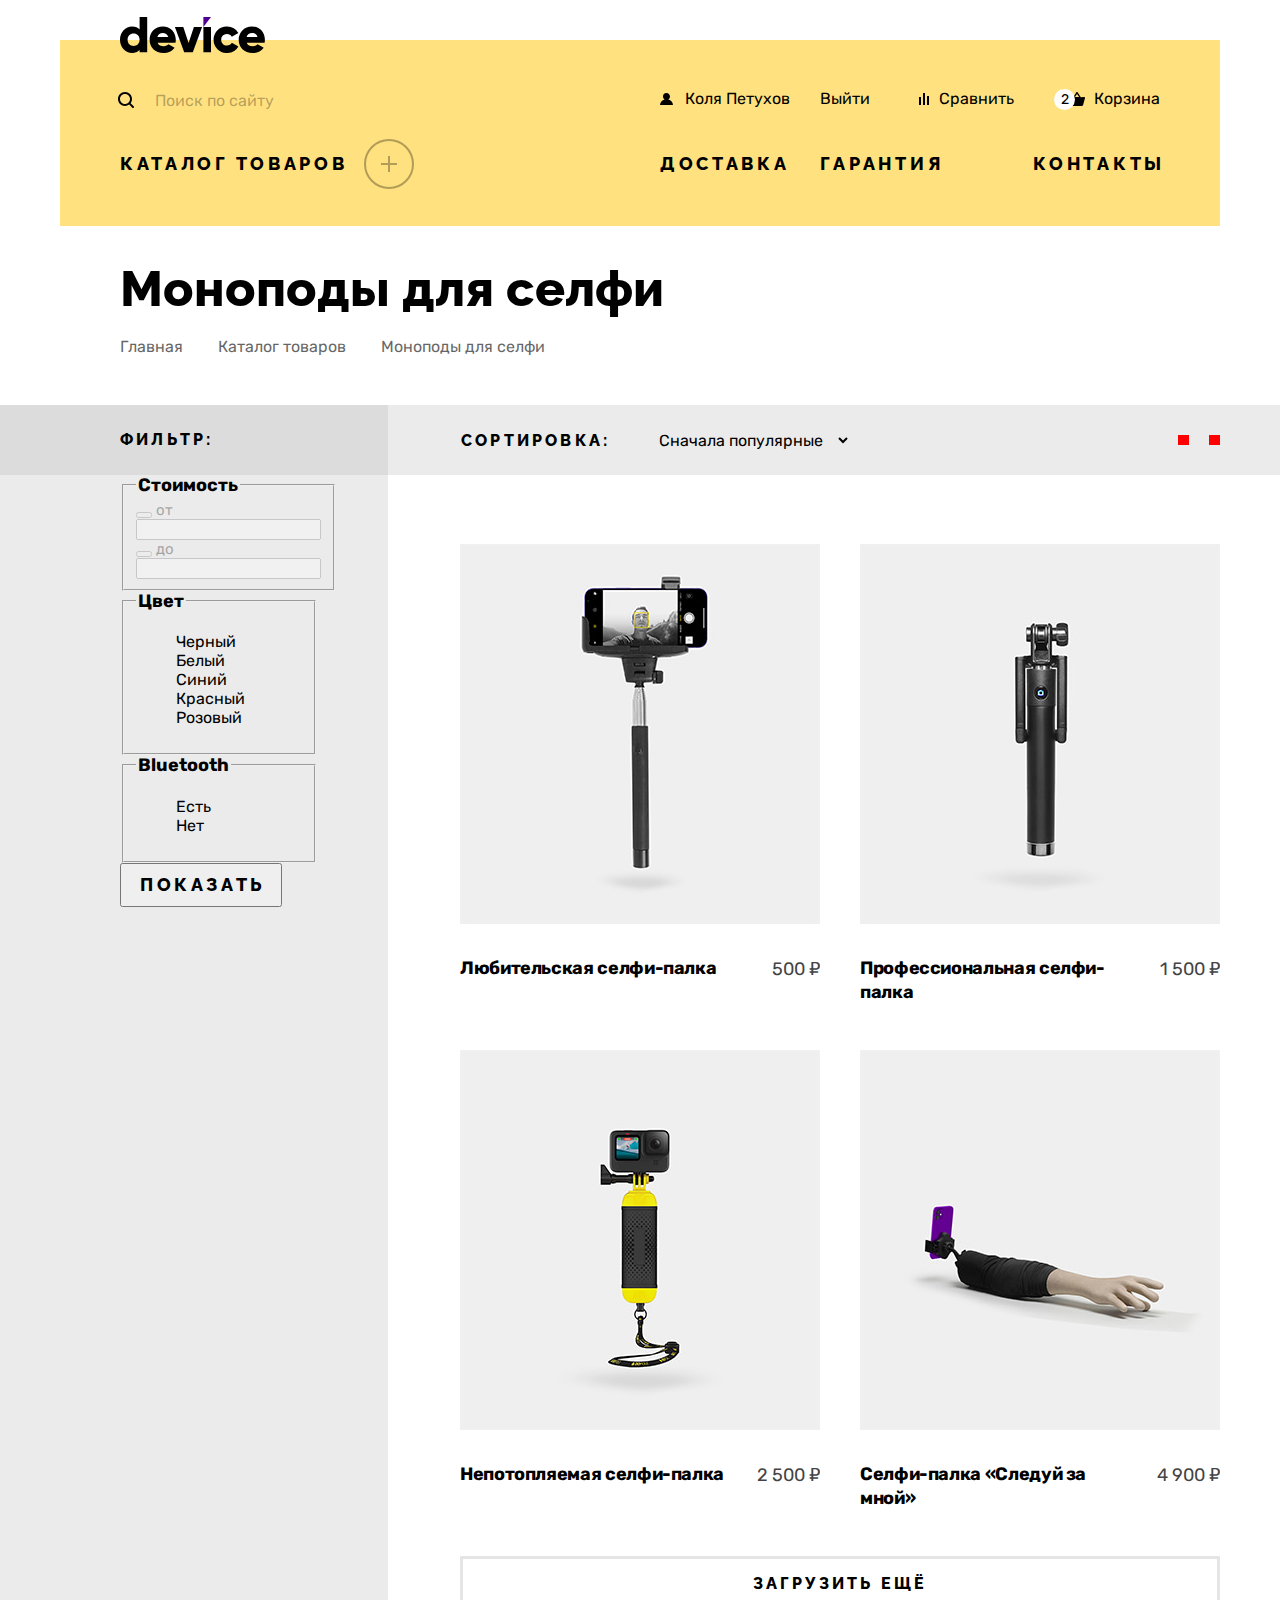
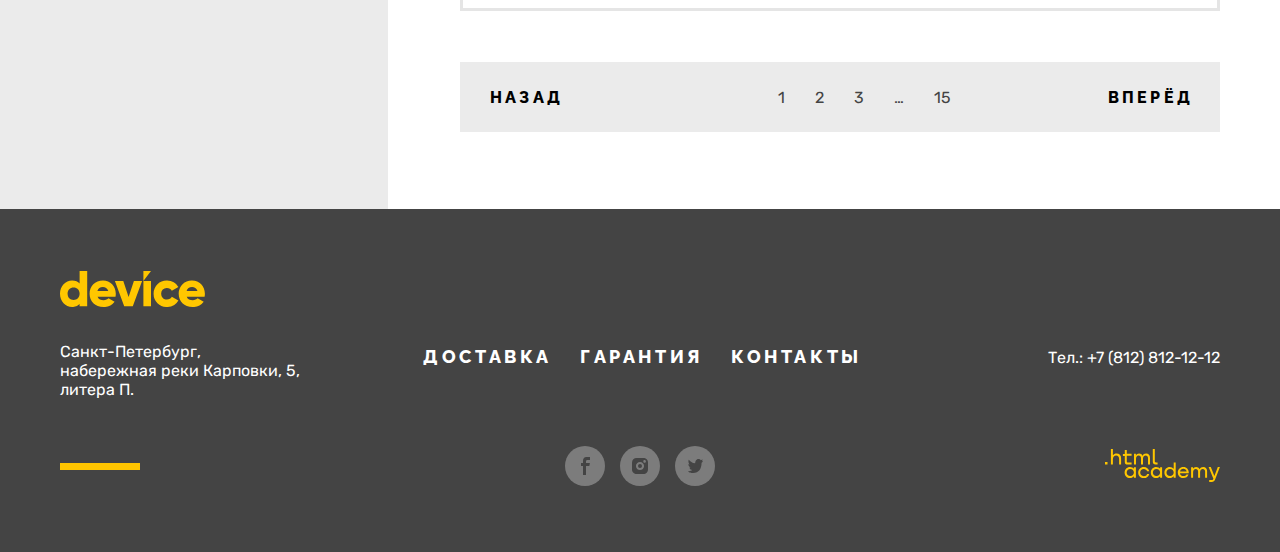
==== monopod.html @ b9a2b366 "Декоративные элементы на главной странице" ====
<!DOCTYPE html>
<html lang="ru">
  <head>
    <meta charset="utf-8">
    <title>HTML Academy: Девайс</title>
    <link rel="stylesheet" href="styles/styles.css">
  </head>
  <body>
    <header class="page-header page-header-inner">
      <a class="header-logo-link" href="index.html">
        <img class="logo" src="img/logo-header.svg" width="145" height="36" alt="Логотип.">
      </a>
      <div class="page-header-center">
        <form class="search" action="https://echo.htmlacademy.ru" method="post">
          <label class="visually-hidden" for="search-input">Поиск по сайту</label>
          <input class="search-input" id="search-input" type="search" placeholder="Поиск по сайту">
          <button class="search-button" type="submit">Найти</button>
        </form>
        <ul class="account-list">
          <li class="account-item account-item-active">
            <a class="account-link" href="#">Коля Петухов</a>
          </li>
          <li class="account-item account-item-exit">
            <a class="account-link" href="#">Выйти</a>
          </li>
          <li class="account-item account-item-compare">
            <a class="account-link" href="#">Сравнить</a>
          </li>
          <li class="account-item account-item-cart">
            <a class="account-link" href="#">Корзина</a>
          </li>
        </ul>
      </div>
      <nav class="navigation-main">
        <div class="navigation-main-catalog">
          <a class="navigation-main-link catalog-open-close" href="#">Каталог товаров</a>
          <div class="navigation-main-list">
            <ul class="navigation-main-column-list navigation-list">
              <li class="navigation-main-item">
                <a class="main-catalog-link" href="#">Виртуальная реальность</a>
              </li>
              <li class="navigation-main-item">
                <a class="main-catalog-link" href="monopod.html">Моноподы для cелфи</a>
              </li>
              <li class="navigation-main-item">
                <a class="main-catalog-link" href="#">Экшн-камеры</a>
              </li>
            </ul>
            <ul class="navigation-main-column-list navigation-list">
              <li class="navigation-main-item">
                <a class="main-catalog-link" href="#">Фитнес-браслеты</a>
              </li>
              <li class="navigation-main-item">
                <a class="main-catalog-link" href="#">Умные часы</a>
              </li>
            </ul>
            <ul class="navigation-main-column-list navigation-list">
              <li class="navigation-main-item">
                <a class="main-catalog-link" href="#">Квадрокоптеры</a>
              </li>
            </ul>
          </div>
        </div>
        <ul class="navigation-service-list navigation-list">
          <li class="navigation-service-item">
            <a class="navigation-service-link navigation-main-link" href="#">Доставка</a>
          </li>
          <li class="navigation-service-item">
            <a class="navigation-service-link navigation-main-link" href="#">Гарантия</a>
          </li>
          <li class="navigation-service-item navigation-service-item-right">
            <a class="navigation-service-link navigation-main-link" href="#">Контакты</a>
          </li>
        </ul>
      </nav>

    </header>

    <main class="main-inner main-container">
      <header class="inner-header page-container">
        <h1 class="inner-header-title general-title">Моноподы для селфи</h1>
        <ul class="breadcrumbs-list">
          <li class="breadcrumbs-item">
            <a class="breadcrumbs-link" href="index.html">Главная</a>
          </li>
          <li class="breadcrumbs-item">
            <a class="breadcrumbs-link" href="#">Каталог товаров</a>
          </li>
          <li class="breadcrumbs-item">
            <a class="breadcrumbs-link">Моноподы для селфи</a>
          </li>
        </ul>
      </header>

      <section class="catalog-section">
        <header class="catalog-header">
          <div class="catalog-header-container page-container">
            <h2 class="catalog-filter-title">Фильтр:</h2>
            <div class="sorting-type">
              <form class="sorting-type-form">
                <label class="sorting-label" for="sorting">Сортировка:</label>
                <select class="select-control" id="sorting" name="sorting">
                  <option value="popular">Сначала популярные</option>
                  <option value="cheap">Сначала дешёвое</option>
                  <option value="expensive">Сначала дорогое</option>
                </select>
                <button class="visually-hidden" type="submit">Отсортировать продукты</button>
              </form>
              <a href="#" class="sorting-button button-up">
                <span class="visually-hidden">Сортировать по возрастанию</span>
              </a>
              <a href="#" class="sorting-button button-down">
                <span class="visually-hidden">Сортировать по убыванию</span>
              </a>
            </div>
          </div>
        </header>

        <div class="catalog-container page-container">
          <div class="catalog-filter-form">
            <form action="https://echo.htmlacademy.ru/" method="get">
              <fieldset class="catalog-filter-group">
                <legend class="catalog-filter-legend">Стоимость</legend>
                <div class="range-toggle">
                  <button class="range-toggle-button toggle-min" type="button">
                    <span class="visually-hidden">Изменить минимальную цену.</span>
                  </button>
                  <label class="catalog-filter-label" for="input-min">от</label>
                  <input class="catalog-filter-input" id="input-min" type="number" name="min-price">
                </div>
                <div class="range-toggle">
                  <button class="range-toggle-button toggle-max" type="button">
                    <span class="visually-hidden">Изменить максимальную цену.</span>
                  </button>
                  <label class="catalog-filter-label" for="input-max">до</label>
                  <input class="catalog-filter-input" id="input-max" type="number" name="max-price">
                </div>
              </fieldset>

              <fieldset class="catalog-filter-group">
                <legend class="catalog-filter-legend">Цвет</legend>
                <ul class="catalog-filter-list">
                  <li class="catalog-filter-item">
                      <input class="visually-hidden control-input" type="checkbox" id="black" name="black" checked>
                      <label class="control" for="black">Черный</label>
                  </li>
                  <li class="catalog-filter-item">
                      <input class="visually-hidden control-input" type="checkbox" id="white" name="white" checked>
                      <label class="control" for="white">Белый</label>
                  </li>
                  <li class="catalog-filter-item">
                    <input class="visually-hidden control-input" type="checkbox" id="blue" name="blue">
                    <label class="control" for="blue">Синий</label>
                  </li>
                  <li class="catalog-filter-item">
                    <input class="visually-hidden control-input" type="checkbox" id="red" name="red">
                    <label class="control" for="red">Красный</label>
                  </li>
                  <li class="catalog-filter-item">
                    <input class="visually-hidden control-input" type="checkbox" id="pink" name="pink">
                    <label class="control" for="pink">Розовый</label>
                  </li>
                </ul>
              </fieldset>

              <fieldset class="catalog-filter-group">
                <legend class="catalog-filter-legend">Bluetooth</legend>
                <ul class="catalog-filter-list">
                  <li class="catalog-filter-item">
                    <label class="control">
                      <input class="visually-hidden control-input" type="radio" name="bluetooth" value="yes" checked>
                      <span class="control-mark"></span>
                      <span class="control-label">Есть</span>
                    </label>
                  </li>
                  <li class="catalog-filter-item">
                    <label class="control">
                      <input class="visually-hidden control-input" type="radio" name="bluetooth" value="no">
                      <span class="control-mark"></span>
                      <span class="control-label">Нет</span>
                    </label>
                  </li>
                </ul>
              </fieldset>
              <button class="button" type="submit">Показать</button>
            </form>
          </div>

          <div class="catalog-right-column">
            <ul class="product-list">
              <li class="product-item">
                <article class="product-card">
                  <h3 class="product-card-title">
                    <a class="product-card-link" href="#">Любительская селфи-палка</a>
                  </h3>
                  <img class="product-card-image" src="img/monopods/product-1.jpg" width="360" height="380" alt="">
                  <b class="product-card-price">500 ₽</b>
                  <a href="#" class="product-card-button button">Подробнее</a>
                </article>
              </li>
              <li class="product-item">
                <article class="product-card">
                  <h3 class="product-card-title">
                    <a class="product-card-link" href="#">Профессиональная селфи-палка</a>
                  </h3>
                  <img class="product-card-image" src="img/monopods/product-2.jpg" width="360" height="380" alt="">
                  <b class="product-card-price">1 500 ₽</b>
                  <a href="#" class="product-card-button button">Подробнее</a>
                </article>
              </li>
              <li class="product-item">
                <article class="product-card">
                  <h3 class="product-card-title">
                    <a class="product-card-link" href="#">Непотопляемая селфи-палка</a>
                  </h3>
                  <img class="product-card-image" src="img/monopods/product-3.jpg" width="360" height="380" alt="">
                  <b class="product-card-price">2 500 ₽</b>
                  <a href="#" class="product-card-button button">Подробнее</a>
                </article>
              </li>
              <li class="product-item">
                <article class="product-card product-card-new">
                  <h3 class="product-card-title">
                    <a class="product-card-link" href="#">Селфи-палка «Следуй за мной»</a>
                  </h3>
                  <img class="product-card-image" src="img/monopods/product-4.jpg" width="360" height="380" alt="">
                  <b class="product-card-price">4 900 ₽</b>
                  <a href="#" class="product-card-button button">Подробнее</a>
                </article>
              </li>
            </ul>

            <a class="pagination-show-more" href="#">Загрузить ещё</a>
            <ul class="pagination">
              <li class="pagination-item">
                <a class="pagination-link pagination-prev pagination-disabled">Назад</a>
              </li>
              <li class="pagination-item">
                <a class="pagination-link pagination-current">1</a>
              </li>
              <li class="pagination-item">
                <a class="pagination-link" href="#">2</a>
              </li>
              <li class="pagination-item">
                <a class="pagination-link" href="#">3</a>
              </li>
              <li class="pagination-item">
                <a class="pagination-link pagination-more">&#8230;</a>
                <!-- Пока сделаю так, не совсем понял как сделать эту штуку декоративной -->
              </li>
              <li class="pagination-item">
                <a class="pagination-link" href="#">15</a>
              </li>
              <li class="pagination-item">
                <a class="pagination-link pagination-next" href="#">Вперёд</a>
              </li>
            </ul>
          </div>
        </div>
      </section>
    </main>

    <footer class="page-footer">
      <div class="page-footer-container page-container">
        <section class="footer-logo">
          <h2 class="visually-hidden">Логотип компании Девайс</h2>
          <a class="logo-link" href="index.html">
            <img class="logo-image" src="img/logo-footer.svg" width="145" height="36" alt="Лого Device.">
          </a>
        </section>
        <section class="footer-middle">
          <h2 class="visually-hidden">Наши контакты и сервисы</h2>
          <address class="footer-address">
            <p class="footer-address-text">Санкт-Петербург, набережная реки Карповки, 5, литера П.</p>
          </address>
          <ul class="footer-service-list">
            <li class="footer-service-item">
              <a class="footer-service-link" href="#">Доставка</a>
            </li>
            <li class="footer-service-item">
              <a class="footer-service-link" href="#">Гарантия</a>
            </li>
            <li class="footer-service-item">
              <a class="footer-service-link" href="#">Контакты</a>
            </li>
          </ul>
          <address class="footer-address footer-address-phone">
            <a class="footer-contacts-phone" href="tel:88128121212">Тел.: +7 (812) 812-12-12</a>
          </address>
        </section>
        <section class="footer-bottom">
          <h2 class="visually-hidden">Социальные сети</h2>
          <ul class="footer-social-list">
            <li class="footer-social-item">
              <a class="footer-social-link facebook" href="https://facebook.com/htmlacademy">
                <svg class="social-icon" width="9" height="18" viewBox="0 0 9 18" aria-hidden="true" focusable="false" xmlns="http://www.w3.org/2000/svg">
                  <path d="M6.5 3H9V0H5.6C2.8 0 2 1.7 2 4.2V6H0v3h2v9h3V9h3.3l.6-3H5V4.5C5 3.7 5.3 3 6.5 3Z"/>
                </svg>
                <span class="visually-hidden">Фейсбук</span></a>
            </li>
            <li class="footer-social-item">
              <a class="footer-social-link instagram" href="https://instagram.com/htmlacademy/">
                <svg class="social-icon" width="16" height="16" viewBox="0 0 16 16" aria-hidden="true" focusable="false" xmlns="http://www.w3.org/2000/svg">
                  <path d="M8 10a2 2 0 1 0 0-4 2 2 0 0 0 0 4Z"/>
                  <path d="M14.7 1.3c-.9-.9-2-1.3-3.4-1.3H4.7C1.9 0 0 1.9 0 4.7v6.6c0 1.4.4 2.6 1.4 3.4.9.9 2 1.3 3.3 1.3h6.6c1.4 0 2.6-.4 3.4-1.3.8-.9 1.3-2 1.3-3.4V4.7c0-1.4-.4-2.6-1.3-3.4ZM8 12.1c-2.2 0-4.1-1.8-4.1-4.1S5.8 3.9 8 3.9c2.2 0 4.1 1.8 4.1 4.1s-1.9 4.1-4.1 4.1Zm4.6-7.4c-.7 0-1.3-.5-1.3-1.3s.5-1.3 1.3-1.3c.7 0 1.3.6 1.3 1.3 0 .7-.6 1.3-1.3 1.3Z"/>
                </svg>
                <span class="visually-hidden">Инстаграм</span></a>
            </li>
            <li class="footer-social-item">
              <a class="footer-social-link twitter" href="https://twitter.com/htmlacademy_ru">
                <svg class="social-icon" width="15" height="14" viewBox="0 0 15 14" aria-hidden="true" focusable="false" xmlns="http://www.w3.org/2000/svg">
                  <g clip-path="url(#a)">
                    <path d="M9.7.1c1.5-.5 2.6.3 3.2 1.1.5-.2 1.1-.4 1.7-.6 0 .8-.5 1.4-.8 1.6.7.2 1.2-.4 1.2-.4-.1.9-.9 1.7-1.4 1.9-.2 6.3-2.8 10.4-8.9 10.3h-.4C4 14 .6 13.6 0 12.2c2 .2 3.4-.4 4.1-1.1-.8-.3-2.4-.4-2.6-2.8.3.2.5.3 1.1.2C1.5 7.7.3 7 .4 5c.3.3.9.5 1.2.4C1 5.2-.2 2.3.8.8c1.6 1.7 3.3 3.4 6.3 3.5.2-2.1 1-3.5 2.6-4.2Z"/>
                  </g>
                  <defs><clipPath id="a"><path d="M0 0h15v14H0z"/></clipPath></defs>
                </svg>
                <span class="visually-hidden">Твиттер</span></a>
            </li>
          </ul>
          <a class="htmlacademy" href="https://htmlacademy.ru/">
            <span class="visually-hidden">Разработано — htmlacademy.ru</span>
            <svg class="htmlacademy-image" width="115" height="34" viewBox="0 0 115 34" aria-hidden="true" focusable="false" xmlns="http://www.w3.org/2000/svg">
              <path d="M0 12.9v2.6h2.5v-2.6H0ZM11.6 4.5c-1.6 0-2.8.7-3.6 1.7h-.1V0h-2v15.5h2v-5.3c0-2.1 1.3-3.6 3.3-3.6 1.8 0 2.9 1.4 2.9 3.2v5.7h2V9.4c.1-3-1.8-4.9-4.5-4.9ZM26.6 4.8h-4.8V1.1h-2v3.8h-1.9v2h1.9v6c0 1.7 1 2.7 2.7 2.7h4.1v-2h-3.7c-.7 0-1.1-.4-1.1-1.1V6.8h4.8v-2ZM41.1 4.6c-1.6 0-2.9.8-3.5 2.1h-.1c-.6-1.2-1.8-2.1-3.4-2.1-1.4 0-2.5.8-3.1 1.8h-.1V4.8H29v10.6h2V10c0-2 1-3.5 2.6-3.5 1.5 0 2.4 1 2.4 2.6v6.3h2V9.8c0-2.4 1.4-3.3 2.6-3.3 1.5 0 2.4 1 2.4 2.6v6.3h2V8.9c.1-2.5-1.4-4.3-3.9-4.3ZM47.8 12.7c0 1.7 1 2.7 2.8 2.7h2v-2h-1.7c-.7 0-1.1-.4-1.1-1.1V0h-2v12.7ZM28.9 19.7c-.9-1.1-2.2-1.8-3.9-1.8-3.1 0-5.4 2.3-5.4 5.6s2.3 5.6 5.4 5.6c1.8 0 3-.8 3.8-1.9h.1v1.6h2V18.2h-2v1.5Zm-3.6 7.4c-2.2 0-3.6-1.6-3.6-3.6s1.4-3.6 3.6-3.6 3.6 1.6 3.6 3.6c0 1.9-1.4 3.6-3.6 3.6ZM44.2 22c-.5-2.4-2.6-4.1-5.4-4.1-3.4 0-5.6 2.5-5.6 5.6 0 3.1 2.2 5.6 5.6 5.6 2.8 0 4.9-1.8 5.4-4.2h-2.1c-.4 1.3-1.7 2.3-3.3 2.3-2.2 0-3.6-1.6-3.6-3.6s1.4-3.6 3.6-3.6c1.6 0 2.8 1 3.3 2.2h2.1V22ZM55.1 19.7c-.9-1.1-2.2-1.8-3.9-1.8-3.1 0-5.4 2.3-5.4 5.6s2.3 5.6 5.4 5.6c1.8 0 3-.8 3.8-1.9h.1v1.6h2V18.2h-2v1.5Zm-3.6 7.4c-2.2 0-3.6-1.6-3.6-3.6s1.4-3.6 3.6-3.6 3.6 1.6 3.6 3.6c0 1.9-1.5 3.6-3.6 3.6ZM68.7 19.8c-.9-1.1-2.2-1.9-3.9-1.9-3.1 0-5.4 2.3-5.4 5.6s2.2 5.6 5.4 5.6c1.7 0 3-.8 3.8-1.8h.1v1.5h2V13.4h-2v6.4Zm-3.6 7.3c-2.2 0-3.6-1.6-3.6-3.6s1.4-3.6 3.6-3.6 3.6 1.6 3.6 3.6c-.1 2-1.5 3.6-3.6 3.6ZM78.3 17.9c-3.3 0-5.5 2.5-5.5 5.6 0 3 2.1 5.6 5.5 5.6 2.5 0 4.5-1.3 5.2-3.6h-2.1c-.5 1-1.6 1.6-3 1.6-1.9 0-3.3-1.3-3.4-2.9h8.8c.2-3.6-2-6.3-5.5-6.3Zm0 1.9c1.7 0 3 1 3.3 2.6h-6.5c.3-1.5 1.5-2.6 3.2-2.6ZM98.2 17.9c-1.6 0-2.9.8-3.6 2h-.1c-.6-1.2-1.8-2-3.4-2-1.4 0-2.5.7-3.1 1.8v-1.5h-1.9v10.6h2v-5.4c0-2 1-3.4 2.6-3.5 1.5 0 2.4 1 2.4 2.6v6.3h2v-5.6c0-2.4 1.4-3.3 2.6-3.3 1.5 0 2.4 1 2.4 2.6v6.3h2v-6.5c.1-2.6-1.4-4.4-3.9-4.4ZM109.4 27l-3.6-8.9h-2.2l4.8 11.6c-.3.9-.7 1.2-1.7 1.2h-2.5v2h2.5c1.8 0 2.8-.8 3.5-2.6l4.7-12.2h-2.1l-3.4 8.9Z"/>
            </svg>
          </a>
        </section>
      </div>
    </footer>
  </body>
</html>
---- styles/styles.css ----
@font-face {
  font-family: "Raleway";
  font-style: normal;
  font-weight: 800;
  src: url("../fonts/raleway/raleway-800.woff2") format("woff2");
  font-display: swap;
}

@font-face {
  font-family: "Rubik";
  font-style: normal;
  font-weight: 400;
  src: url("../fonts/rubik/rubik-400.woff2") format("woff2");
  font-display: swap;
}

@font-face {
  font-family: "Rubik";
  font-style: normal;
  font-weight: 700;
  src: url("../fonts/rubik/rubik-700.woff2") format("woff2");
  font-display: swap;
}

@font-face {
  font-family: "Rubik";
  font-style: normal;
  font-weight: 800;
  src: url("../fonts/rubik/rubik-800.woff2") format("woff2");
  font-display: swap;
}

html {
  height: 100%;
  box-sizing: border-box;
}

*,
*::before,
*::after {
  box-sizing: inherit;
}


body {
  display: flex;
  flex-direction: column;
  min-height: 100%;
  box-sizing: border-box;
  margin: 0;
  padding-top: 40px;
  font-family: "Rubik", sans-serif;
  font-size: 18px;
  line-height: 30px;
  color: #000000;
}

/* убираем крестик в инпуте хрома */
input::-webkit-search-decoration,
input::-webkit-search-cancel-button,
input::-webkit-search-results-button,
input::-webkit-search-results-decoration { display: none; }

.visually-hidden {
  position: absolute;
  width: 1px;
  height: 1px;
  margin: -1px;
  padding: 0;
  border: 0;
  white-space: nowrap;
  -webkit-clip-path: inset(100%);
  clip-path: inset(100%);
  clip: rect(0 0 0 0);
  overflow: hidden;
}

.button {
  display: inline-block;
  position: relative;
  padding-top: 9px;
  padding-bottom: 10px;
  padding-right: 14px;
  padding-left: 18px;
  font-family: "Raleway", sans-serif;
  font-size: 18px;
  line-height: 21px;
  text-align: center;
  text-transform: uppercase;
  text-decoration: none;
  letter-spacing: 0.2em;
  color: #000000;
}

.button::before {
  content: "";
  position: absolute;
  top: 16px;
  left: 0;
  width: 100%;
  height: 8px;
  background-color: #FFC700;
  z-index: -1;
  transition: transform 0.3s;
}

.button:hover::before {
  background-color: #FFC700;
  transform: scaleY(5);
}

.button:focus {
  outline: none;
}

.button:focus::before {
  background-color: #AF4FFF;
}

.button:active {
  color:rgba(0, 0, 0, 0.3);
}

.page-header {
  display: flex;
  flex-direction: column;
  position: relative;
  width: 1160px;
  margin: 0 auto;
  padding-top: 40px;
  padding-right: 40px;
  padding-left: 40px;
  background-color: #FFE17F;
  font-size: 16px;
  line-height: 19px;
}

.page-header-inner {
  padding-bottom: 36px;
}

.page-header a {
  color: #000000;
  text-decoration: none;
}

.header-logo-link {
  align-self: flex-start;
  position: absolute;
  top: -23px;
  margin-left: 20px;
}

.page-header-center {
  display: flex;
  align-items: flex-start;
  margin-bottom: 15px;
  margin-right: 20px;
}

.search {
  display: flex;
}

.search-input {
  width: 516px;
  min-height: 40px;
  padding-left: 55px;
  outline: none;
  border: none;
  border-radius: 20px;
  font-family: "Rubik", sans-serif;
  font-size: 16px;
  line-height: 19px;
  background-color: transparent;
  background-repeat: no-repeat;
  background-image: url(../img/search.svg);
  background-size: 16px 16px;
  background-position: 18px center;
}

.search-input::placeholder {
  color: rgba(0, 0, 0, 0.3);
}

.search-input:hover::placeholder {
  color: rgba(0, 0, 0, 0.6);
}

.search-input:focus {
  box-shadow: inset 0 0 0 2px #af4fff;
}

.search-input:not(:placeholder-shown) {
  width: 356px;
  border-radius: 20px 0 0 20px;
  box-shadow: inset 2px 0 0 0 #000000,
              inset 0 -2px 0 0 #000000,
              inset 0 2px 0 0 #000000;
}

.search-input:not(:placeholder-shown)~.search-button {
  display: block;
}

.search-button {
  display: none;
  width: 160px;
  min-height: 40px;
  padding: 0;
  margin: 0;
  padding-top: 8px;
  padding-bottom: 9px;
  background-color: transparent;
  border: none;
  border-radius: 0 20px 20px 0;
  box-shadow: inset 0 0 0 2px #000000;
  font-family: "Rubik", sans-serif;
  font-size: 16px;
  line-height: 19px;
  cursor: pointer;
}

.search-button:hover {
  color: #FFFFFF;
  background-color: #000000;
}

.search-button:focus {
  box-shadow: inset 0 0 0 2px #af4fff;
  outline: none;
}

.account-list {
  display: flex;
  flex-wrap: wrap;
  width: 500px;
  margin: 0;
  margin-left: auto;
  padding: 0;
  padding-top: 4px;
  list-style-type: none;
}

.account-item {
  margin-right: 55px;
}

.account-item-login,
.account-item-exit {
  margin-right: auto;
}

.account-item-cart {
  margin-right: 0;
}

.account-item-active {
  margin-right: 30px;
}

.account-link {
  display: block;
  position: relative;
  padding-top: 5px;
  padding-left: 25px;
  padding-bottom: 6px;
  margin-bottom: 10px;
  background-repeat: no-repeat;
  background-position: left center;
}

.account-item-login>.account-link,
.account-item-active>.account-link {
  background-image: url(../img/login.svg);
  background-size: 13px 12px;
}

.account-item-compare>.account-link {
  background-image: url(../img/compare.svg);
  background-size: 10px 12px;
  background-position: 5px center;
}

.account-item-cart>.account-link::before {
  content: "2";
  position: absolute;
  width: 21px;
  height: 21px;
  padding: 3px 0;
  margin: auto 0;
  top: 0;
  right: auto;
  bottom: 0;
  left: -15px;
  border-radius: 50%;
  background-color: #FFFFFF;
  text-align: center;
  font-size: 14px;
  line-height: 16px;
}

.account-item-cart>.account-link {
  background-image: url(../img/cart.svg);
  background-size: 16px 14px;
}

.account-link:hover {
  opacity: 0.6;
}

.account-link:focus {
  outline: none;
}

.account-link:focus::after {
  content: "";
  position: absolute;
  top: -5px;
  left: -20px;
  width: calc(100% + 40px);
  height: calc(100% + 10px);
  box-shadow: inset 0 0 0 2px #af4fff;
  border-radius: 25px;
}

.account-link:active {
  opacity: 0.3;
}

.account-link:active::after {
  content: none;
}

.account-item-exit>.account-link {
  padding-left: 0;
}

.navigation-list {
  margin: 0;
  padding: 0;
  list-style-type: none;
}

.navigation-main-link,
.navigation-service-link {
  font-family: "Raleway", sans-serif;
  font-size: 18px;
  line-height: 21px;
  text-transform: uppercase;
  letter-spacing: 3.7px;
}

.navigation-main {
  display: flex;
  padding-top: 10px;
  margin-left: 20px;
  margin-right: 15px;
}

.navigation-main-catalog {
  position: relative;
  display: flex;
  flex-direction: column;
}

.navigation-main-link {
  display: block;
  position: relative;
  padding-top: 4px;
  padding-bottom: 5px;
  margin-right: 30px;
  margin-bottom: 11px;
}

.navigation-main-link:hover {
  box-shadow: 0px 2px 0px 0px #000000;
}

.navigation-main-link:hover::before {
  content: none;
}

.navigation-main-catalog:hover>.navigation-main-link::after {
  opacity: 1;
  background-image: url(../img/minus.svg);
}

.navigation-main-link:focus {
  outline: none;
}

.navigation-main-link:focus::before {
  content: "";
  position: absolute;
  top: -10px;
  left: -20px;
  width: calc(100% + 35px);
  height: calc(100% + 20px);
  box-shadow: inset 0 0 0 2px #af4fff;
  border-radius: 25px;
}

.navigation-main-link:active::before {
  content: none;
}

.navigation-main-link:active {
  opacity: 0.3;
}

.navigation-main-catalog:hover>.navigation-main-list {
  display: flex;
}

.navigation-main-catalog:focus-within>.navigation-main-list {
  display: flex;
}

.navigation-main-catalog:focus-within>.navigation-main-link::after {
  opacity: 1;
  background-image: url(../img/minus.svg);
}

.catalog-open-close {
  margin-right: 0;
}

.catalog-open-close::after {
  content: "";
  position: absolute;
  width: 50px;
  height: 50px;
  top: -10px;
  bottom: 0;
  left: auto;
  right: -66px;
  border-radius: 50%;
  border: 2px solid #000000;
  background-position: center;
  background-repeat: no-repeat;
  background-image: url(../img/plus.svg);
  opacity: 0.3;
  pointer-events: none;
}

.navigation-main-list {
  display: none;
  flex-wrap: wrap;
  position: absolute;
  top: 40px;
  left: -60px;
  width: 1160px;
  padding-left: 56px;
  padding-bottom: 43px;
  padding-top: 30px;
  padding-right: 56px;
  background-color: #FFE17F;
  z-index: 1;
}

.navigation-main-column-list {
  display: flex;
  flex-direction: column;
  align-items: flex-start;
  min-width: 165px;
  margin-right: 36px;
}

.main-catalog-link {
  display: block;
  position: relative;
  padding: 5px;
  padding-top: 4px;
  line-height: 18px;
}

.main-catalog-link:hover {
  opacity: 0.6;
}

.main-catalog-link:focus {
  outline: none;
}

.main-catalog-link:focus::before {
  content: "";
  position: absolute;
  top: 0;
  left: -10px;
  width: calc(100% + 20px);
  height: 100%;
  box-shadow: inset 0 0 0 2px #af4fff;
  border-radius: 25px;
}

.main-catalog-link:active {
  opacity: 0.3;
}

.main-catalog-link:active::before {
  content: none;
}

.navigation-main-item {
  margin-bottom: 9px;
}

.navigation-service-list {
  display: flex;
  flex-wrap: wrap;
  width: 505px;
  margin-left: auto;
}

.navigation-service-item-right {
  margin-left: auto;
}

.navigation-service-item-right>.navigation-main-link {
  margin-right: 0;
}

.general-title {
  font-family: "Raleway", sans-serif;
  font-size: 50px;
  line-height: 50px;
  margin: 0;
  padding: 0;
}

.main-container {
  flex-grow: 1;
}

.page-container {
  width: 1160px;
  margin: 0 auto;
}

.main-inner {
  padding-top: 38px;
}

.slider-promo {
  position: relative;
  margin-bottom: 70px;
  background: linear-gradient(to bottom, #FFE17F 150px,#FFE17F 150px,transparent 150px);
}

.slider {
  display: flex;
  justify-content: space-between;
}

.slider-image {
  width: 560px;
}

.slider-button {
  display: block;
  position: absolute;
  width: 40px;
  height: 80px;
  margin: auto 0;
  top: 0;
  right: auto;
  bottom: 0;
  border: none;
  border-radius: 6px;
  background-color: transparent;
  background-position: center;
  background-repeat: no-repeat;
  cursor: pointer;
}

.slider-button:hover {
  opacity: 0.6;
}

.slider-button:focus {
  box-shadow: inset 0 0 0 2px #af4fff;
}

.slider-button:active {
  opacity: 0.3;
}

.slider-image-prev {
  left: 10px;
  background-image: url(../img/left-tall-arrow.svg);
}

.slider-image-next {
  left: 510px;
  background-image: url(../img/right-tall-arrow.svg);
}

.slider-about-block {
  position: relative;
  display: flex;
  flex-direction: column;
  align-items: flex-start;
  width: 560px;
  padding-top: 122px;
}

.slider-about-block::before {
  position: absolute;
  content: "";
  top: 82px;
  bottom: 0;
  left: auto;
  right: 48px;
  font-size: 180px;
  line-height: 30px;
  color: #FFFFFF;
  font-weight: 800;
  z-index: 0;
}

.slider-01 .slider-about-block::before {
  content: "01";
}

.slider-02 .slider-about-block::before {
  content: "02";
}

.slider-03 .slider-about-block::before {
  content: "03";
}

.slider-title {
  margin-bottom: 28px;
  z-index: 0;
}

.slider-description {
  margin: 0;
  margin-bottom: 36px;
}

.more-button {
  width: 220px;
  height: 50px;
  padding-top: 14px;
  margin-bottom: 54px;
}

.more-button::before {
  top: 21px;
  background-color: #FFE17F;
}

.more-button:hover::before {
  background-color: #FFE17F;
  transform: scaleY(6);
}

.slider-specs-list {
  display: grid;
  grid-auto-columns: minmax(140px, max-content);
  column-gap: 20px;
  margin: 0;
  padding: 0;
  list-style-type: none;
}

.slider-specs-value {
  grid-row: 1 / 2;
  margin: 0;
  margin-bottom: 11px;
  font-size: 36px;
  font-weight: 400;
  line-height: 30px;
}

.slider-specs-name {
  grid-row: 2 / 3;
  font-size: 16px;
}

.slider-pagination {
  display: flex;
  position: absolute;
  bottom: 183px;
  right: 60px;
  margin: 0;
  padding: 0;
  list-style-type: none;
}

.slider-pagination-button {
  display: block;
  padding: 4px;
  margin-left: 22px;
  border: 2px solid #000000;
  border-radius: 50%;
  background-color: transparent;
  cursor: pointer;
}

.slider-pagination-button:hover {
  opacity: 0.6;
}

.slider-pagination-button:focus {
  border-color: #AF4FFF;
  outline: none;
}

.slider-pagination-button:active {
  opacity: 0.3;
}

.slider-pagination-button-active {
  background-color: #000000;
  cursor: default;
}

.navigation-secondary-list {
  display: grid;
  grid-template-columns: repeat(6, 160px);
  gap: 40px;
  margin: 0;
  margin-bottom: 60px;
  padding: 0;
  list-style-type: none;
}

.navigation-secondary-item {
  width: 160px;
  margin-bottom: 18px;
}

.navigation-secondary-item:hover>.navigation-secondary-image-link {
  background-color: #FFC700;
}

.navigation-secondary-item:focus-within>.navigation-secondary-image-link {
  box-shadow: 0 0 0 2px #af4fff;
  outline: none;
}

.navigation-secondary-item:focus-within>.navigation-secondary-link {
  color: #af4fff;
  outline: none;
}

.navigation-secondary-item:active img,
.navigation-secondary-item:active>.navigation-secondary-link {
  opacity: 0.3;
  color: #000000;
}

.navigation-secondary-image-link {
  display: flex;
  justify-content: center;
  align-items: center;
  width: 160px;
  height: 160px;
  background-color: #FFE17F;
}

.navigation-monopods-image {
  align-self: end;
}

.navigation-secondary-link {
  display: inline-block;
  width: 160px;
  padding-top: 33px;
  font-family: "Raleway", sans-serif;
  font-size: 18px;
  line-height: 24px;
  letter-spacing: -0.3px;
  text-decoration: none;
  color: #000000;
}

.service {
  margin-bottom: 90px;
  background: linear-gradient(to bottom, transparent 100px,#F0F0F0 100px,#F0F0F0 100px);
}

.service-container {
  display: flex;
  padding-bottom: 69px;
  background: linear-gradient(to bottom, transparent 100px,#F0F0F0 100px,#F0F0F0 100px);
  /* дублирую цвет для контейнеров, чтобы не было глюка с недозаливкой background-color при увеличении */
}

.service-list {
  position: relative;
  width: 280px;
  margin: 0px;
  margin-right: 120px;
  padding-left: 0px;
  padding-top: 80px;
  padding-bottom: 47px;
  list-style-type: none;
}

.service-list::before {
  content: "";
  position: absolute;
  right: -4px;
  top: 0;
  width: 7px;
  height: 100%;
  background-color: black;
}

.service-link {
  width: 160px;
  letter-spacing: 0.2em;
  z-index: 0;
}

.service-info {
  position: relative;
  padding-top: 70px;
}

.service-info::before {
  content: "";
  position: absolute;
  width: 180px;
  height: 200px;
  bottom: 0;
  left: auto;
  right: -235px;
  background-repeat: no-repeat;
}

.service-info-01::before {
  top: 67px;
  background-image: url(../img/services-delivery.svg);
  background-size: 136px 164px;
  background-position: center;
}

.service-info-02::before {
  top: 58px;
  background-image: url(../img/services-warranty.svg);
  background-size: 171px 195px;
  background-position: right;
}

.service-info-03::before {
  top: 54px;
  background-image: url(../img/services-credit.svg);
  background-size: 156px 188px;
  background-position: left;
}

.service-info-title {
  margin-bottom: 34px;
}

.service-info-text {
  width: 480px;
  margin: 0;
}

.service-btn {
  margin-bottom: 24px;
}

.service-btn-active {
  background-color: #000000;
}

.service-btn-active .button {
  color: #FFE17F;
  background-color: #000000;
}

.service-btn-active .button::before {
  display: none;
}

.delivery {
  margin-bottom: 97px;
}

.delivery-link {
  display: flex;
  position: relative;
  min-height: 100px;
  padding: 0 150px;
  justify-content: center;
  align-items: center;
  font-family: "Raleway", sans-serif;
  font-size: 20px;
  line-height: 23px;
  letter-spacing: 0.2em;
  text-transform: uppercase;
  text-decoration: none;
  text-align: center;
  color: #000000;
  background: linear-gradient(to right, #FFE17F 125px, #F0F0F0 125px);
}

.delivery-link::before {
  content: "";
  position: absolute;
  left: 0;
  width: 125px;
  height: 100px;
  background-repeat: no-repeat;
  background-position: center;
  background-image: url(../img/delivery-car.svg);
  background-size: 47px 31px;
}

.delivery-link::after {
  content: "i";
  position: absolute;
  display: flex;
  justify-content: center;
  align-items: center;
  right: 33px;
  width: 40px;
  height: 40px;
  border-radius: 50%;
  background: rgba(220, 220, 220, 0.5);
  text-transform: none;
  font-size: 17px;
  letter-spacing: 0;
  color:rgba(0, 0, 0, 0.3);
}

.delivery-link:hover {
  background: linear-gradient(to right, #FFC700 125px, #EBEBEB 125px);
}

.delivery-link:hover::after {
  color:rgba(0, 0, 0, 1);
  background: rgba(220, 220, 220, 1);
}

.delivery-link:focus {
  box-shadow: 0 0 0 5px #af4fff;
  outline: none;
}

.delivery-link:active,
.delivery-link:active::after {
  color:rgba(0, 0, 0, 0.3);
}

.delivery-link:active::before {
  opacity: 0.3;
}

.index-columns {
  display: flex;
  margin-bottom: 76px;
}

.about::before,
.contacts::before {
  content: "";
  display: block;
  position: absolute;
  top: 0;
  left: 0;
  width: 80px;
  height: 7px;
  background-color: #000000;
}

.contacts>.button {
  min-width: 259px;
}

.about {
  display: flex;
  flex-direction: column;
  align-items: flex-start;
  position: relative;
  width: 500px;
  margin-right: 100px;
  padding-top: 50px;
}

.about-title {
  margin-bottom: 45px;
}

.about-description,
.about-transpot {
  margin-top: 0;
  margin-bottom: 30px;
}

.about-transport-list {
  margin: 0;
  padding-left: 0;
  padding-top: 45px;
  padding-bottom: 43px;
  list-style: none;
}

.about-transport-item {
  padding-left: 35px;
  margin-bottom: 20px;
  font-weight: 700;
  line-height: 20px;
}
.contacts {
  display: flex;
  flex-direction: column;
  align-items: flex-start;
  position: relative;
  width: 560px;
  padding-top: 50px;
}

.contacts-title {
  margin-bottom: 45px;
}

.contacts-description {
  margin-top: 0;
  margin-bottom: 30px;
}

.contacts-subtitle {
  margin-top: 0;
  margin-bottom: 15px;
  font-size: 24px;
  font-weight: 700;
}

.contacts-address {
  margin-bottom: 30px;
  font-style: normal;
}

.contacts-address-text {
  margin: 0;
}

.contacts-phone {
  color: #000000;
}

.contacts-schedule {
  margin: 0;
  margin-bottom: 58px;
  padding-left: 0;
  list-style-type: none;
}

.subscribe {
  background-color: #F0F0F0;
}

.subscribe-container {
  display: flex;
  flex-direction: column;
  padding-bottom: 100px;
  padding-top: 76px;
  background-color: #F0F0F0;
}

.subscribe-wrapper-top {
  display: flex;
  margin-bottom: 50px;
}

.subscribe-title {
  width: 360px;
  margin: 0;
}

.subscribe-text {
  width: 560px;
  margin-top: 10px;
  margin-bottom: 10px;
  margin-left: auto;
  padding-right: 31px;
}

.subscribe-wrapper-bottom {
  display: flex;
  align-items: baseline;
  margin-bottom: 30px;
}

.subscribe-form {
  display: flex;
}

.subscribe-input {
  width: 600px;
  margin: 0;
  padding: 0;
  font-family: "Rubik", sans-serif;
  font-size: 18px;
  line-height: 30px;
  border: none;
  border-bottom: 3px solid rgba(0, 0, 0, 0.1);
  background-color: transparent;
}
.subscribe-input::placeholder {
  color: rgba(0, 0, 0, 0.5);
}

.subscribe-input:hover {
  border-color: rgba(0, 0, 0, 0.2);
}

.subscribe-input:hover::placeholder {
  color: rgba(0, 0, 0, 0.7);
}

.subscribe-input:focus {
  background-color: #DCDCDC;
  outline: none;
}

.subscribe-input:not(:placeholder-shown) {
  border-color: rgba(0, 0, 0, 1);
}

.subscribe-input:invalid:not(:placeholder-shown) {
  border-color: #FF3D3D;
}

.subscribe-btn {
  width: 260px;
  height: 55px;
  border: 3px solid rgba(0, 0, 0, 0.1);
  background-color: transparent;
  cursor: pointer;
}

.subscribe-btn:hover {
  background-color: #000000;
  color: #FFFFFF;
}

.subscribe-btn:focus {
  border-color: #AF4FFF;
}

.subscribe-btn:active {
  color: rgba(255, 255, 255, 0.3);
}

.subscribe-info {
  display: block;
  margin-left: auto;
  padding-left: 36px;
  background-image: url(../img/tick.svg);
  background-size: 14px 14px;
  background-repeat: no-repeat;
  background-position: left center;
}

.inner-header {
  padding-left: 60px;
}

.inner-header-title {
  margin-bottom: 17px;
}

.breadcrumbs-list {
  display: flex;
  margin: 0;
  padding: 0;
  margin-bottom: 44px;
  list-style-type: none;
}

.breadcrumbs-link {
  margin-right: 35px;
  font-size: 16px;
  line-height: 19px;
  text-decoration: none;
  color: #000000;
  opacity: 0.6;
}

.catalog-section {
  font-size: 16px;
  line-height: 19px;
  background: linear-gradient(to right, #EBEBEB calc(50% - 252px), transparent calc(50% - 252px));
}

.catalog-header {
  background: linear-gradient(to right, #DCDCDC calc(50% - 252px), #EBEBEB calc(50% - 252px));
}

.catalog-header-container {
  display: flex;
  align-items: center;
  background-color: #EBEBEB;
}

.catalog-container {
  display: flex;
}

.catalog-filter-list {
  list-style-type: none;
}

.catalog-filter-group {
  list-style-type: none;
}

.catalog-filter-title {
  width: 328px;
  padding-left: 60px;
  padding-right: 70px;
  padding-top: 25px;
  padding-bottom: 26px;
  margin: 0;
  font-family: "Raleway", sans-serif;
  font-size: 16px;
  text-transform: uppercase;
  letter-spacing: 0.2em;
  background-color: #DCDCDC;
}

.catalog-filter-form {
  width: 328px;
  padding-left: 60px;
  padding-right: 70px;
  background-color: #EBEBEB;
}

.catalog-filter-legend {
  font-size: 18px;
  line-height: 20px;
  font-weight: 700;
}

.range-toggle {
  font-size: 15px;
  line-height: 18px;
  opacity: 0.3;
}

.catalog-filter-form>.button {
  background-color: transparent;
  border: none;
  z-index: 0;
}

.sorting-type {
  display: flex;
  flex-grow: 1;
  align-items: center;
  padding-left: 73px;
  background-color: #EBEBEB;
}

.sorting-type-form {
  margin-right: auto;
}

.sorting-label {
  margin-right: 30px;
  font-family: "Raleway", sans-serif;
  font-size: 16px;
  line-height: 18px;
  letter-spacing: 0.2em;
  text-transform: uppercase;
}

.select-control {
  padding-right: 12px;
  padding-left: 11px;
  border: none;
  background-color: #EBEBEB;
  font-family: "Rubik", sans-serif;
  font-size: 16px;
  line-height: 19px;
}

.sorting-button {
  width: 11px;
  height: 10px;
  margin-left: 20px;
  background-color: red;
}

.catalog-right-column {
  padding-left: 72px;
  padding-top: 69px;
  padding-bottom: 77px;
}

.product-list {
  display: grid;
  grid-template-columns: repeat(2, 360px);
  gap: 40px;
  margin: 0;
  padding: 0;
  padding-bottom: 40px;
  list-style-type: none;
}

.product-card {
  display: grid;
  grid-template-columns: 280px 80px;
  grid-template-rows: 380px min-content;
  row-gap: 30px;
  position: relative;
  overflow: hidden;
}

.product-card-title {
  margin: 0;
}

.product-card-link {
  display: block;
  padding-top: 2px;
  padding-bottom: 6px;
  font-size: 18px;
  line-height: 24px;
  font-weight: 700;
  letter-spacing: -0.02em;
  text-decoration: none;
  color: #000000;
}

.product-card-image {
  grid-column: 1/-1;
  grid-row: 1/2;
  object-fit: contain;
  justify-self: center;
  align-self: center;
}

.product-card-price {
  padding-top: 3px;
  justify-self: end;
  font-size: 18px;
  line-height: 24px;
  font-weight: 400;
  color: #444444;
}

.product-card:hover > .product-card-button {
  transform: translateY(0);
}

.product-card-button {
  grid-column: 1/-1;
  grid-row: 1/2;
  align-self: center;
  justify-self: center;
  position: absolute;
  width: 180px;
  transform: translateY(-300px);
  transition: transform 0.5s ease;
}

.pagination-show-more {
  display: flex;
  justify-content: center;
  align-items: center;
  height: 55px;
  margin-bottom: 51px;
  font-family: "Raleway", sans-serif;
  font-size: 16px;
  line-height: 19px;
  letter-spacing: 0.2em;
  text-transform: uppercase;
  text-decoration: none;
  color: #000000;
  border: 3px solid rgba(0, 0, 0, 0.1);
}

.pagination {
  display: flex;
  align-items: center;
  height: 70px;
  margin: 0;
  padding: 0 22px;
  padding-left: 25px;
  background-color: #EBEBEB;
  list-style-type: none;
}

.pagination-item:first-child {
  margin-right: 205px;
}

.pagination-item:last-child {
  margin-left: auto;
}

.pagination-link {
  padding: 5px;
  margin-right: 20px;
  font-size: 16px;
  line-height: 19px;
  text-decoration: none;
  color: #444444;
}

.pagination-prev,
.pagination-next {
  margin: 0;
  font-family: "Raleway", sans-serif;
  font-size: 16px;
  line-height: 19px;
  letter-spacing: 0.2em;
  text-transform: uppercase;
  color: #000000;
}

.page-footer {
  background-color: #444444;
  color: #FFFFFF;
}

.page-footer-container {
  display: flex;
  flex-direction: column;
  padding-top: 62px;
  padding-bottom: 51px;
  background-color: #444444;
}

.footer-logo {
  margin-bottom: 16px;
}

.footer-middle {
  display: flex;
  justify-content: space-between;
  align-items: flex-start;
  padding-top: 10px;
  padding-bottom: 8px;
  margin-bottom: 32px;
}

.footer-address {
  width: 240px;
}

.footer-address-phone {
  text-align: right;
}

.footer-address-text {
  margin: 0;
  font-size: 16px;
  line-height: 19px;
  font-style: normal;
}

.footer-service-list {
  display: flex;
  flex-wrap: wrap;
  justify-content: center;
  width: 500px;
  margin: 0;
  padding: 0;
  padding-left: 5px;
  margin-left: auto;
  margin-right: auto;
  list-style-type: none;
}

.footer-service-item {
  margin-right: 28px;
  margin-bottom: 10px;
  text-align: center;
}

.footer-service-item:last-child {
  margin-right: 0;
}

.footer-service-link {
  display: block;
  position: relative;
  padding-top: 4px;
  padding-bottom: 5px;
  font-family: "Raleway", sans-serif;
  font-size: 18px;
  line-height: 21px;
  letter-spacing: 3.6px;
  text-transform: uppercase;
  text-decoration: none;
  color: #FFFFFF;
}

.footer-service-link:hover {
  box-shadow: 0px 2px 0px 0px #FFC700;
  color: #FFC700;
}

.footer-service-link:focus {
  outline: none;
}

.footer-service-link:focus::before {
  content: "";
  position: absolute;
  top: -10px;
  left: -20px;
  width: calc(100% + 35px);
  height: calc(100% + 20px);
  box-shadow: inset 0 0 0 2px #af4fff;
  border-radius: 25px;
}

.footer-service-link:active {
  opacity: 0.3;
}

.footer-contacts-phone {
  position: relative;
  padding-bottom: 5px;
  padding-top: 3px;
  font-size: 16px;
  font-style: normal;
  text-decoration: none;
  color: #FFFFFF;
  outline: none;
}

.footer-contacts-phone:hover {
  color: #FFC700;
}

.footer-contacts-phone:focus::before {
  content: "";
  position: absolute;
  top: 0;
  left: -15px;
  width: calc(100% + 30px);
  height: 100%;
  box-shadow: inset 0 0 0 2px #af4fff;
  border-radius: 25px;
}

.footer-contacts-phone:active {
  opacity: 0.3;
}

.footer-bottom {
  display: flex;
  align-items: flex-start;
  position: relative;
}

.footer-bottom::before {
  content: "";
  position: absolute;
  top: 24px;
  left: 0;
  width: 80px;
  height: 7px;
  background-color: #FFC500;
}

.footer-social-list {
  display: flex;
  flex-wrap: wrap;
  justify-content: center;
  width: 620px;
  margin: 0 auto;
  padding-left: 130px;
  padding-top: 7px;
  list-style-type: none;
}

.footer-social-item {
  display: flex;
  align-items: center;
  justify-content: center;
  margin-right: 15px;
  margin-bottom: 15px;
}

.footer-social-link {
  display: block;
  position: relative;
  width: 40px;
  height: 40px;
  border-radius: 50%;
  background-color: rgba(255, 255, 255, 0.3);
}

.social-icon {
  position: absolute;
  top: 0;
  bottom: 0;
  left: 0;
  right:0;
  margin: auto;
  fill: #444444;
}

.footer-social-link:hover {
  background-color: #FFC700;
}

.footer-social-link:focus {
  box-shadow: 0 0 0 5px #AF4FFF;
  outline: none;
}

.footer-social-link:focus>.social-icon {
  fill: #FFFFFF;
}

.footer-social-link:active>.social-icon {
  opacity: 0.3;
}

.footer-social-link:active>.social-icon {
  fill: #444444;
}

.htmlacademy {
  position: relative;
  padding-top: 10px;
  width: 115px;
}

.htmlacademy:hover>.htmlacademy-image {
  fill: #FFFFFF;
}

.htmlacademy:focus {
  outline: none;
}

.htmlacademy:focus::before {
  content: "";
  position: absolute;
  top: 0;
  left: -10px;
  width: calc(100% + 20px);
  height: 100%;
  box-shadow: inset 0 0 0 2px #af4fff;
  border-radius: 10px;
}

.htmlacademy:active>.htmlacademy-image {
  opacity: 0.3;
}

.htmlacademy-image {
  fill: #FFC700;
}
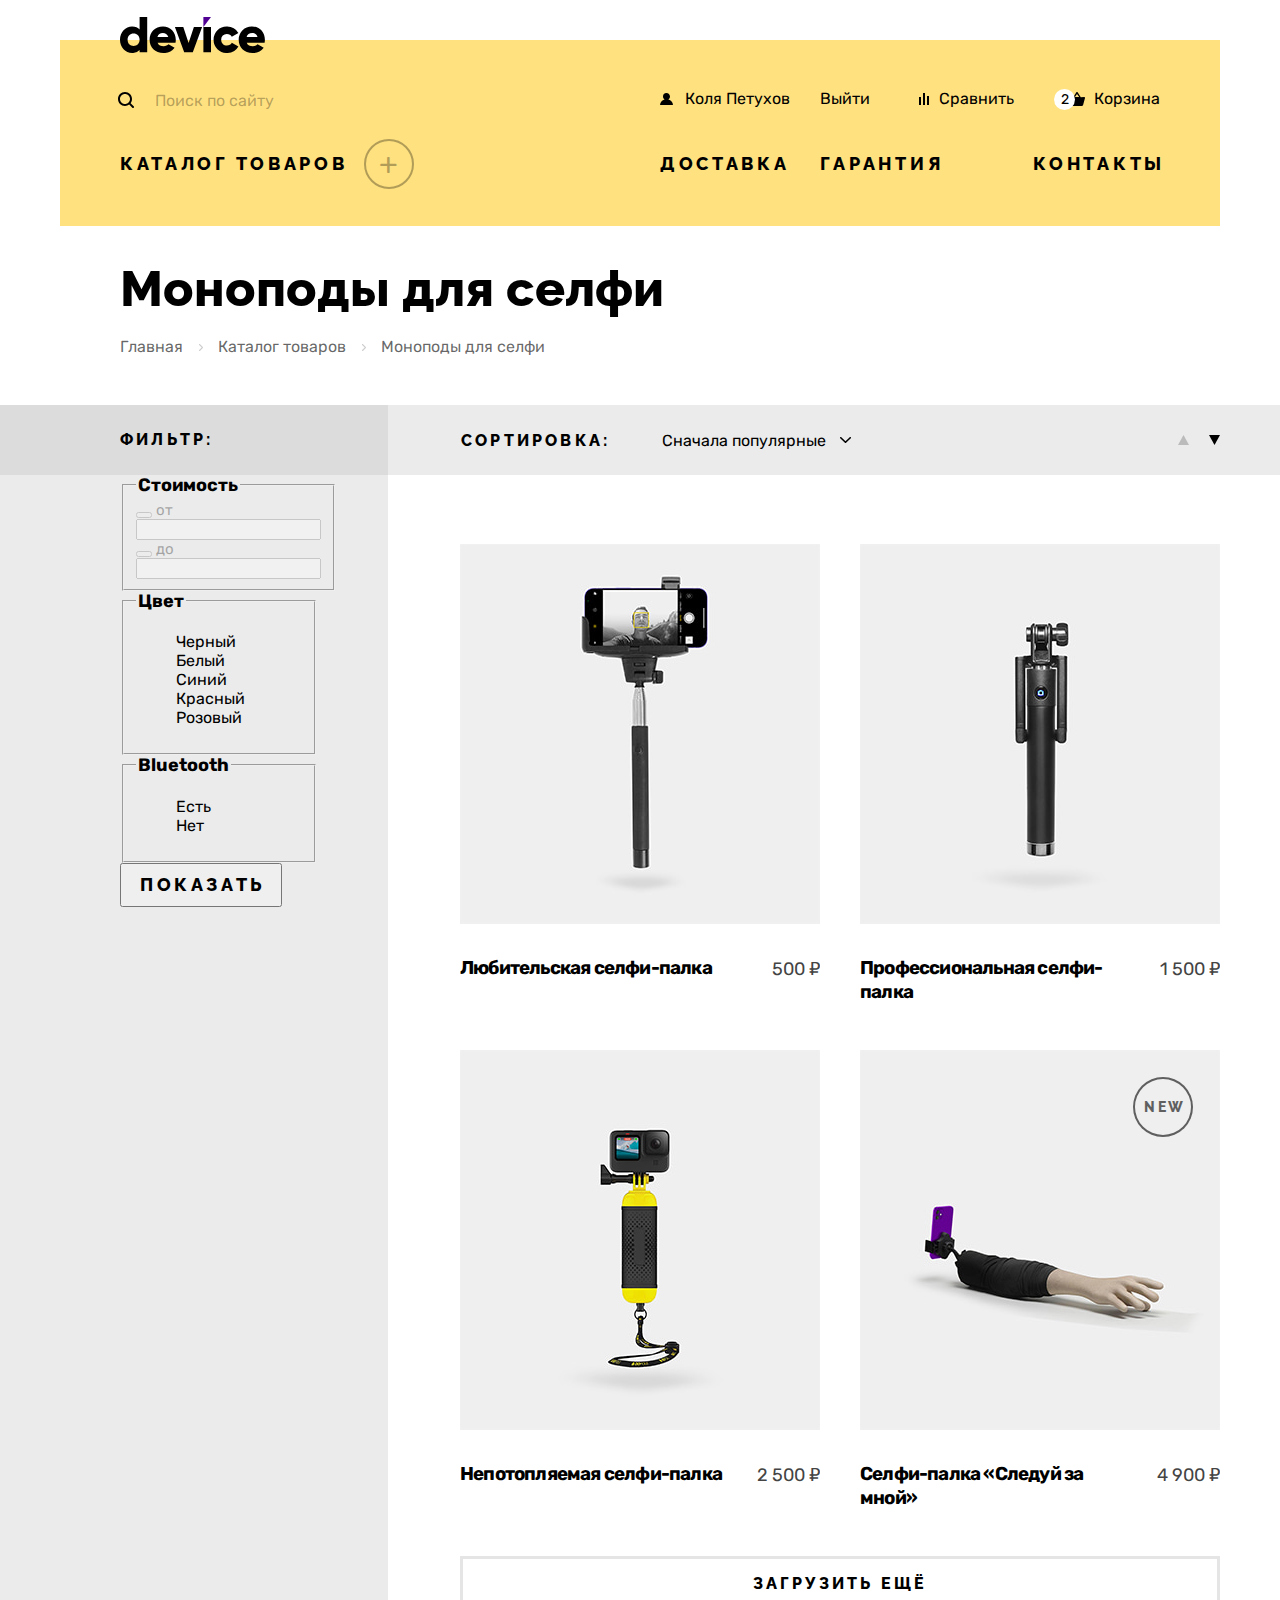
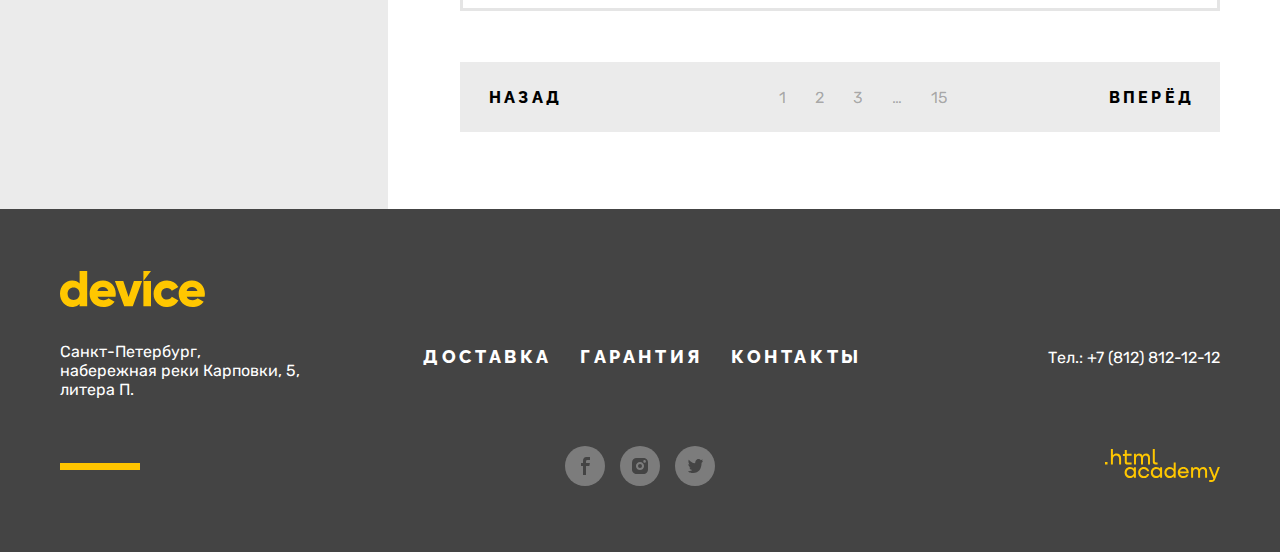
==== commit b1e15fdd: "Декоративные элементы на внутренней странице" ====
--- a/monopod.html
+++ b/monopod.html
@@ -106,11 +106,13 @@
                 </select>
                 <button class="visually-hidden" type="submit">Отсортировать продукты</button>
               </form>
-              <a href="#" class="sorting-button button-up">
+              <a href="#" class="sorting-button button-up" title="Сортировать по возрастанию">
                 <span class="visually-hidden">Сортировать по возрастанию</span>
+                <svg width="11" height="10" fill="none" viewBox="0 0 11 10" aria-hidden="true" focusable="false" xmlns="http://www.w3.org/2000/svg"><path d="M5.5 0 11 10H0" fill="#000"/></svg>
               </a>
-              <a href="#" class="sorting-button button-down">
+              <a href="#" class="sorting-button button-down sorting-button-active" title="Сортировать по убыванию">
                 <span class="visually-hidden">Сортировать по убыванию</span>
+                <svg width="11" height="10" fill="none" viewBox="0 0 11 10" aria-hidden="true" focusable="false" xmlns="http://www.w3.org/2000/svg"><path d="M5.5 0 11 10H0" fill="#000"/></svg>
               </a>
             </div>
           </div>
@@ -190,9 +192,9 @@
             <ul class="product-list">
               <li class="product-item">
                 <article class="product-card">
-                  <h3 class="product-card-title">
-                    <a class="product-card-link" href="#">Любительская селфи-палка</a>
-                  </h3>
+                  <a class="product-card-link" href="#">
+                    <h3 class="product-card-title">Любительская селфи-палка</h3>
+                  </a>
                   <img class="product-card-image" src="img/monopods/product-1.jpg" width="360" height="380" alt="">
                   <b class="product-card-price">500 ₽</b>
                   <a href="#" class="product-card-button button">Подробнее</a>
@@ -200,9 +202,9 @@
               </li>
               <li class="product-item">
                 <article class="product-card">
-                  <h3 class="product-card-title">
-                    <a class="product-card-link" href="#">Профессиональная селфи-палка</a>
-                  </h3>
+                  <a class="product-card-link" href="#">
+                    <h3 class="product-card-title">Профессиональная селфи-палка</h3>
+                  </a>
                   <img class="product-card-image" src="img/monopods/product-2.jpg" width="360" height="380" alt="">
                   <b class="product-card-price">1 500 ₽</b>
                   <a href="#" class="product-card-button button">Подробнее</a>
@@ -210,9 +212,9 @@
               </li>
               <li class="product-item">
                 <article class="product-card">
-                  <h3 class="product-card-title">
-                    <a class="product-card-link" href="#">Непотопляемая селфи-палка</a>
-                  </h3>
+                  <a class="product-card-link" href="#">
+                    <h3 class="product-card-title">Непотопляемая селфи-палка</h3>
+                  </a>
                   <img class="product-card-image" src="img/monopods/product-3.jpg" width="360" height="380" alt="">
                   <b class="product-card-price">2 500 ₽</b>
                   <a href="#" class="product-card-button button">Подробнее</a>
@@ -220,9 +222,9 @@
               </li>
               <li class="product-item">
                 <article class="product-card product-card-new">
-                  <h3 class="product-card-title">
-                    <a class="product-card-link" href="#">Селфи-палка «Следуй за мной»</a>
-                  </h3>
+                  <a class="product-card-link" href="#">
+                    <h3 class="product-card-title">Селфи-палка «Следуй за мной»</h3>
+                  </a>
                   <img class="product-card-image" src="img/monopods/product-4.jpg" width="360" height="380" alt="">
                   <b class="product-card-price">4 900 ₽</b>
                   <a href="#" class="product-card-button button">Подробнее</a>
--- a/styles/styles.css
+++ b/styles/styles.css
@@ -383,7 +383,8 @@
 
 .navigation-main-catalog:hover>.navigation-main-link::after {
   opacity: 1;
-  background-image: url(../img/minus.svg);
+  content: "−";
+  transform: rotate(180deg);
 }
 
 .navigation-main-link:focus {
@@ -409,17 +410,15 @@
   opacity: 0.3;
 }
 
-.navigation-main-catalog:hover>.navigation-main-list {
-  display: flex;
-}
-
+.navigation-main-catalog:hover>.navigation-main-list,
 .navigation-main-catalog:focus-within>.navigation-main-list {
   display: flex;
 }
 
 .navigation-main-catalog:focus-within>.navigation-main-link::after {
   opacity: 1;
-  background-image: url(../img/minus.svg);
+  content: "−";
+  transform: rotate(180deg);
 }
 
 .catalog-open-close {
@@ -427,8 +426,11 @@
 }
 
 .catalog-open-close::after {
-  content: "";
-  position: absolute;
+  content: "+";
+  position: absolute;
+  display: flex;
+  justify-content: center;
+  align-items: center;
   width: 50px;
   height: 50px;
   top: -10px;
@@ -437,11 +439,12 @@
   right: -66px;
   border-radius: 50%;
   border: 2px solid #000000;
-  background-position: center;
-  background-repeat: no-repeat;
-  background-image: url(../img/plus.svg);
+  font-size: 30px;
+  letter-spacing: 0;
+  font-family: "Rubik", sans-serif;
   opacity: 0.3;
   pointer-events: none;
+  transition: all 0.5s ease;
 }
 
 .navigation-main-list {
@@ -580,6 +583,7 @@
 
 .slider-button:focus {
   box-shadow: inset 0 0 0 2px #af4fff;
+  outline: none;
 }
 
 .slider-button:active {
@@ -724,59 +728,87 @@
   grid-template-columns: repeat(6, 160px);
   gap: 40px;
   margin: 0;
-  margin-bottom: 60px;
+  margin-bottom: 78px;
   padding: 0;
   list-style-type: none;
 }
 
-.navigation-secondary-item {
-  width: 160px;
-  margin-bottom: 18px;
-}
-
-.navigation-secondary-item:hover>.navigation-secondary-image-link {
-  background-color: #FFC700;
-}
-
-.navigation-secondary-item:focus-within>.navigation-secondary-image-link {
-  box-shadow: 0 0 0 2px #af4fff;
-  outline: none;
-}
-
-.navigation-secondary-item:focus-within>.navigation-secondary-link {
-  color: #af4fff;
-  outline: none;
-}
-
-.navigation-secondary-item:active img,
-.navigation-secondary-item:active>.navigation-secondary-link {
-  opacity: 0.3;
-  color: #000000;
-}
-
-.navigation-secondary-image-link {
-  display: flex;
-  justify-content: center;
-  align-items: center;
-  width: 160px;
-  height: 160px;
-  background-color: #FFE17F;
-}
-
-.navigation-monopods-image {
-  align-self: end;
-}
-
 .navigation-secondary-link {
   display: inline-block;
+  position: relative;
   width: 160px;
-  padding-top: 33px;
+  padding-top: 193px;
   font-family: "Raleway", sans-serif;
   font-size: 18px;
   line-height: 24px;
   letter-spacing: -0.3px;
   text-decoration: none;
+  background: linear-gradient(to bottom, #FFE17F 160px, transparent 160px);
   color: #000000;
+}
+
+.navigation-secondary-link::before {
+  content: "";
+  position: absolute;
+  top: 0;
+  left: 0;
+  height: 160px;
+  width: 160px;
+  background-repeat: no-repeat;
+  background-position: center center;
+}
+
+.navigation-secondary-virtual::before {
+  background-image: url(../img/popular/popular-virtual.svg);
+  background-size: 97px 55px;
+}
+
+.navigation-secondary-monopods::before {
+  background-image: url(../img/popular/popular-monopods.svg);
+  background-size: 86px 117px;
+  background-position-y: bottom;
+}
+
+.navigation-secondary-action::before {
+  background-image: url(../img/popular/popular-action.svg);
+  background-size: 71px 87px;
+}
+
+.navigation-secondary-fitnes::before {
+  background-image: url(../img/popular/popular-fitnes.svg);
+  background-size: 107px 65px;
+}
+
+.navigation-secondary-watch::before {
+  background-image: url(../img/popular/popular-watch.svg);
+  background-size: 56px 98px;
+}
+
+.navigation-secondary-drone::before {
+  background-image: url(../img/popular/popular-drone.svg);
+  background-size: 132px 69px;
+}
+
+.navigation-secondary-link:hover {
+  background-color: #FFC700;
+  background: linear-gradient(to bottom, #FFC700 160px, transparent 160px);
+}
+
+.navigation-secondary-link:focus {
+  color: #AF4FFF;
+  outline: none;
+}
+
+.navigation-secondary-link:focus::before {
+  box-shadow: 0 0 0 5px #AF4FFF;
+}
+
+.navigation-secondary-link:active {
+  color: rgba(0, 0, 0, 0.3)
+}
+
+.navigation-secondary-link:active::before {
+  opacity: 0.3;
 }
 
 .service {
@@ -1178,13 +1210,54 @@
   list-style-type: none;
 }
 
+.breadcrumbs-item {
+  margin-right: 35px;
+  position: relative;
+}
+
+.breadcrumbs-item::after {
+  content: "";
+  position: absolute;
+  top: 13px;
+  right: -20px;
+  width: 4px;
+  height: 7px;
+  background-repeat: no-repeat;
+  background-position: center;
+  background-image: url(../img/nav-arrow.svg);
+}
+
+.breadcrumbs-item:last-child::after {
+  content: none;
+}
+
 .breadcrumbs-link {
-  margin-right: 35px;
   font-size: 16px;
   line-height: 19px;
   text-decoration: none;
-  color: #000000;
-  opacity: 0.6;
+  color: rgba(0, 0, 0, 0.6);
+}
+
+.breadcrumbs-link:hover {
+  color: rgba(0, 0, 0, 1);
+}
+
+.breadcrumbs-link:focus {
+  outline: none;
+}
+
+.breadcrumbs-link:focus::before {
+  content: "";
+  position: absolute;
+  top: 0;
+  left: -12px;
+  width: calc(100% + 25px);
+  height: 100%;
+  box-shadow: 0 0 0 5px #af4fff;
+}
+
+.breadcrumbs-link:active {
+  opacity: 0.3;
 }
 
 .catalog-section {
@@ -1267,7 +1340,7 @@
 }
 
 .sorting-label {
-  margin-right: 30px;
+  margin-right: 40px;
   font-family: "Raleway", sans-serif;
   font-size: 16px;
   line-height: 18px;
@@ -1276,20 +1349,56 @@
 }
 
 .select-control {
-  padding-right: 12px;
-  padding-left: 11px;
+  padding-right: 35px;
+  padding-left: 8px;
   border: none;
+  appearance: none;
   background-color: #EBEBEB;
+  background-repeat: no-repeat;
+  background-image: url(../img/dropdown.svg);
+  background-position: center right 10px;
   font-family: "Rubik", sans-serif;
   font-size: 16px;
   line-height: 19px;
 }
 
+.select-control:hover {
+  opacity: 0.6;
+}
+
+.select-control:focus {
+  outline: #AF4FFF solid 5px;
+  outline-offset: 5px;
+}
+
+.select-control:active {
+  opacity: 0.3;
+}
+
 .sorting-button {
-  width: 11px;
-  height: 10px;
+  display: flex;
   margin-left: 20px;
-  background-color: red;
+}
+
+.sorting-button svg {
+  opacity: 0.2;
+}
+
+.sorting-button-active svg{
+  opacity: 1;
+}
+
+.sorting-button:hover svg{
+  opacity: 0.5;
+}
+
+.sorting-button:focus {
+  outline: #AF4FFF solid 5px;
+  outline-offset: 10px;
+}
+
+.button-down {
+  transform: rotate(180deg);
 }
 
 .catalog-right-column {
@@ -1310,11 +1419,33 @@
 
 .product-card {
   display: grid;
+  position: relative;
   grid-template-columns: 280px 80px;
   grid-template-rows: 380px min-content;
   row-gap: 30px;
   position: relative;
   overflow: hidden;
+}
+
+.product-card-new::before {
+  content: "new";
+  position: absolute;
+  display: flex;
+  justify-content: center;
+  align-items: center;
+  width: 60px;
+  height: 60px;
+  top: 27px;
+  right: 27px;
+  border-radius: 50%;
+  box-shadow: inset 0 0 0 2px #000000;
+  font-family: "Raleway", sans-serif;
+  font-size: 14px;
+  line-height: 16px;
+  letter-spacing: 0.2em;
+  text-indent: 0.3em;
+  text-transform: uppercase;
+  opacity: 0.6;
 }
 
 .product-card-title {
@@ -1325,10 +1456,9 @@
   display: block;
   padding-top: 2px;
   padding-bottom: 6px;
-  font-size: 18px;
   line-height: 24px;
   font-weight: 700;
-  letter-spacing: -0.02em;
+  letter-spacing: -0.05em;
   text-decoration: none;
   color: #000000;
 }
@@ -1354,6 +1484,27 @@
   transform: translateY(0);
 }
 
+.product-card:hover::after {
+  content: "";
+  position: absolute;
+  width: 360px;
+  height: 380px;
+  top: 0;
+  left: 0;
+  background-color: #F0F0F0CC;
+  opacity: 0.8;
+}
+
+.product-card-link:focus {
+  color: #AF4FFF;
+  outline: none;
+}
+
+.product-card-link:focus~.product-card-image {
+  outline: #AF4FFF solid 5px;
+  outline-offset: -5px;
+}
+
 .product-card-button {
   grid-column: 1/-1;
   grid-row: 1/2;
@@ -1361,8 +1512,13 @@
   justify-self: center;
   position: absolute;
   width: 180px;
-  transform: translateY(-300px);
+  transform: translateY(-210px);
   transition: transform 0.5s ease;
+  z-index: 1;
+}
+
+.product-card-button:focus {
+  transform: translateY(0);
 }
 
 .pagination-show-more {
@@ -1381,43 +1537,97 @@
   border: 3px solid rgba(0, 0, 0, 0.1);
 }
 
+.pagination-show-more:hover {
+  border-color: rgba(0, 0, 0, 1);
+}
+
+.pagination-show-more:focus {
+  border-color: #AF4FFF;
+  border-width: 5px;
+  outline: none;
+}
+
+.pagination-show-more:active {
+  border-color: #000000;
+  border-width: 3px;
+  opacity: 0.3;
+}
+
 .pagination {
   display: flex;
   align-items: center;
   height: 70px;
   margin: 0;
-  padding: 0 22px;
-  padding-left: 25px;
+  padding: 0;
+  /* padding: 0 22px;
+  padding-left: 25px; */
   background-color: #EBEBEB;
   list-style-type: none;
 }
 
+.pagination-item {
+  margin-right: 9px;
+}
+
 .pagination-item:first-child {
-  margin-right: 205px;
+  margin-right: 181px;
 }
 
 .pagination-item:last-child {
   margin-left: auto;
+  margin-right: 0;
 }
 
 .pagination-link {
-  padding: 5px;
-  margin-right: 20px;
+  display: block;
+  padding: 5px 10px;
   font-size: 16px;
   line-height: 19px;
   text-decoration: none;
-  color: #444444;
+  color: rgba(0, 0, 0, 0.3);
+}
+
+.pagination-link:hover {
+  color: rgba(0, 0, 0, 1);
+}
+
+.pagination-link:focus {
+  box-shadow: 0 0 0 5px #AF4FFF;
+  outline: none;
+}
+
+.pagination-link:active {
+  color: rgba(0, 0, 0, 0.1);
 }
 
 .pagination-prev,
 .pagination-next {
   margin: 0;
+  padding-left: 29px;
+  padding-right: 26px;
+  padding-top: 26px;
+  padding-bottom: 25px;
   font-family: "Raleway", sans-serif;
   font-size: 16px;
   line-height: 19px;
   letter-spacing: 0.2em;
   text-transform: uppercase;
   color: #000000;
+}
+
+.pagination-prev:hover,
+.pagination-next:hover {
+  background-color: #DCDCDC;
+}
+
+.pagination-prev:focus,
+.pagination-next:focus {
+  box-shadow: inset 0 0 0 5px #AF4FFF;
+}
+
+.pagination-prev:active,
+.pagination-next:active {
+  color:rgba(0, 0, 0, 0.3);
 }
 
 .page-footer {
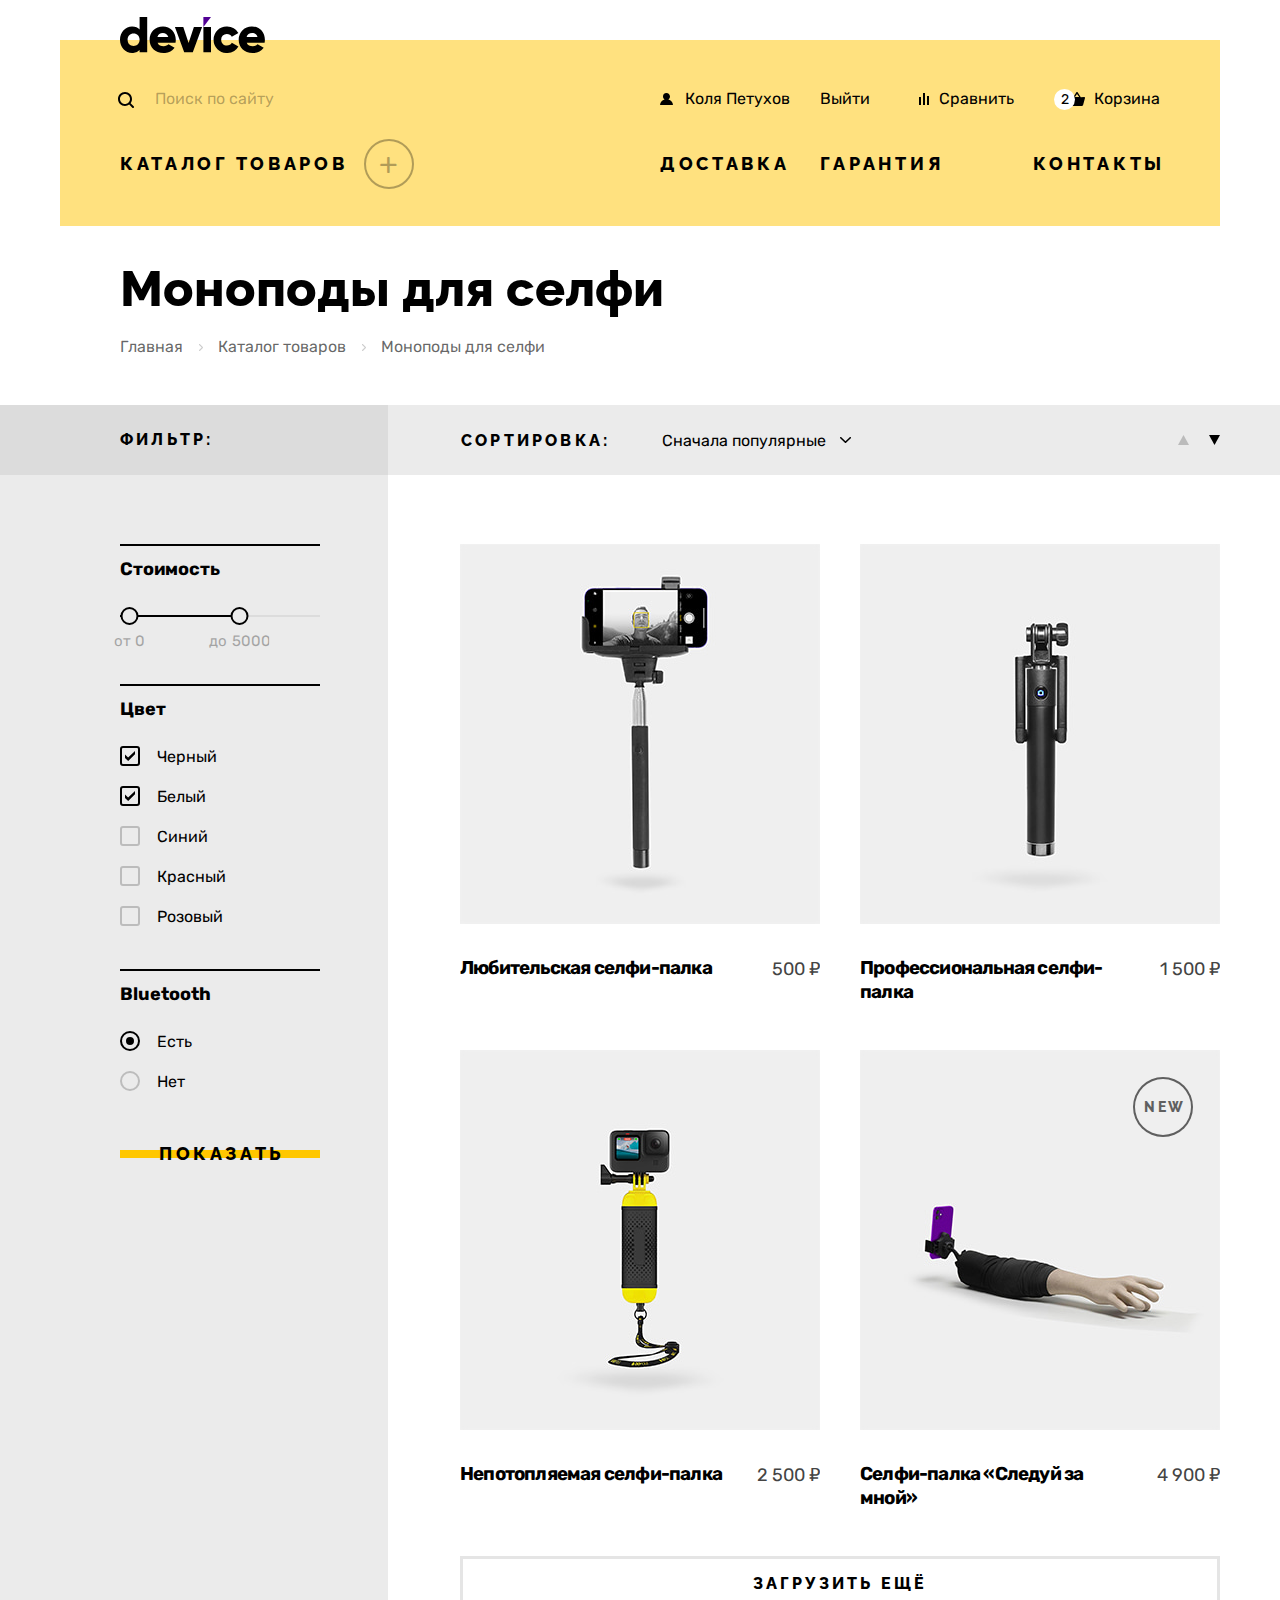
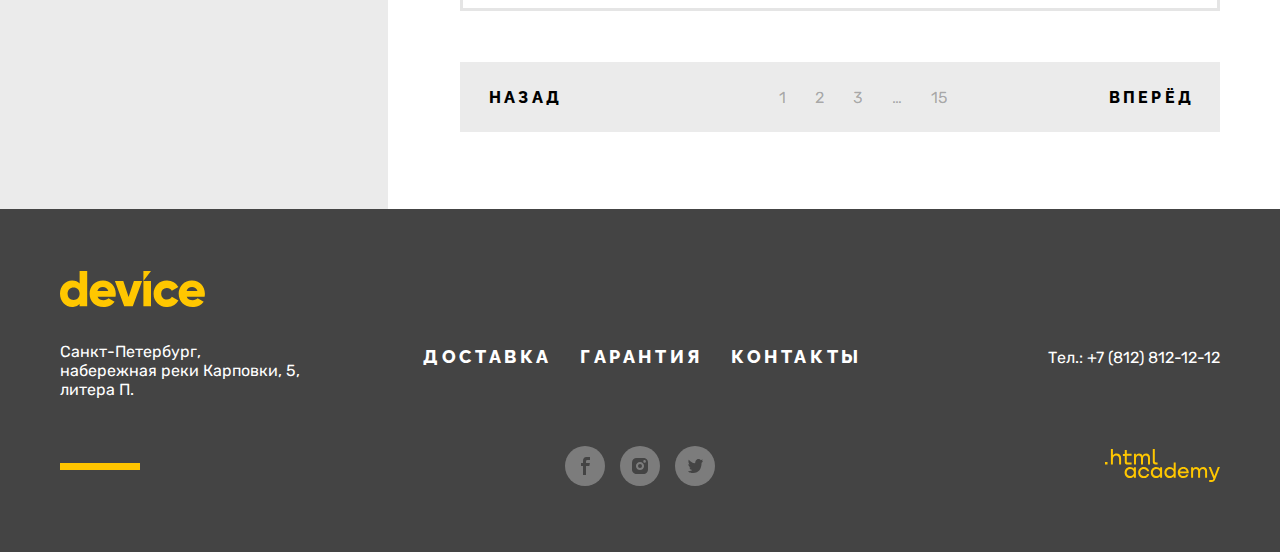
==== commit 08da3f54: "промежуточный проект без модальных окон" ====
--- a/monopod.html
+++ b/monopod.html
@@ -123,19 +123,25 @@
             <form action="https://echo.htmlacademy.ru/" method="get">
               <fieldset class="catalog-filter-group">
                 <legend class="catalog-filter-legend">Стоимость</legend>
-                <div class="range-toggle">
-                  <button class="range-toggle-button toggle-min" type="button">
-                    <span class="visually-hidden">Изменить минимальную цену.</span>
-                  </button>
-                  <label class="catalog-filter-label" for="input-min">от</label>
-                  <input class="catalog-filter-input" id="input-min" type="number" name="min-price">
-                </div>
-                <div class="range-toggle">
-                  <button class="range-toggle-button toggle-max" type="button">
-                    <span class="visually-hidden">Изменить максимальную цену.</span>
-                  </button>
-                  <label class="catalog-filter-label" for="input-max">до</label>
-                  <input class="catalog-filter-input" id="input-max" type="number" name="max-price">
+                <div class="range-scale">
+                  <div class="range-bar" style="left: 0px; width: 119px">
+                    <div class="range-toggle">
+                      <button class="range-toggle-button range-toggle-min" type="button">
+                        <span class="visually-hidden">Изменить минимальную цену.</span>
+                      </button>
+                      <label class="catalog-filter-label">от
+                        <input class="catalog-filter-input" type="number" value="0" name="min-price" style="width: 14px">
+                      </label>
+                    </div>
+                    <div class="range-toggle">
+                      <button class="range-toggle-button range-toggle-max" type="button">
+                        <span class="visually-hidden">Изменить максимальную цену.</span>
+                      </button>
+                      <label class="catalog-filter-label">до
+                        <input class="catalog-filter-input" type="number" value="5000" name="max-price" style="width: 42px">
+                      </label>
+                    </div>
+                  </div>
                 </div>
               </fieldset>
 
@@ -144,23 +150,23 @@
                 <ul class="catalog-filter-list">
                   <li class="catalog-filter-item">
                       <input class="visually-hidden control-input" type="checkbox" id="black" name="black" checked>
-                      <label class="control" for="black">Черный</label>
+                      <label class="control-text" for="black">Черный</label>
                   </li>
                   <li class="catalog-filter-item">
                       <input class="visually-hidden control-input" type="checkbox" id="white" name="white" checked>
-                      <label class="control" for="white">Белый</label>
+                      <label class="control-text" for="white">Белый</label>
                   </li>
                   <li class="catalog-filter-item">
                     <input class="visually-hidden control-input" type="checkbox" id="blue" name="blue">
-                    <label class="control" for="blue">Синий</label>
+                    <label class="control-text" for="blue">Синий</label>
                   </li>
                   <li class="catalog-filter-item">
                     <input class="visually-hidden control-input" type="checkbox" id="red" name="red">
-                    <label class="control" for="red">Красный</label>
+                    <label class="control-text" for="red">Красный</label>
                   </li>
                   <li class="catalog-filter-item">
                     <input class="visually-hidden control-input" type="checkbox" id="pink" name="pink">
-                    <label class="control" for="pink">Розовый</label>
+                    <label class="control-text" for="pink">Розовый</label>
                   </li>
                 </ul>
               </fieldset>
@@ -169,18 +175,12 @@
                 <legend class="catalog-filter-legend">Bluetooth</legend>
                 <ul class="catalog-filter-list">
                   <li class="catalog-filter-item">
-                    <label class="control">
-                      <input class="visually-hidden control-input" type="radio" name="bluetooth" value="yes" checked>
-                      <span class="control-mark"></span>
-                      <span class="control-label">Есть</span>
-                    </label>
-                  </li>
-                  <li class="catalog-filter-item">
-                    <label class="control">
-                      <input class="visually-hidden control-input" type="radio" name="bluetooth" value="no">
-                      <span class="control-mark"></span>
-                      <span class="control-label">Нет</span>
-                    </label>
+                    <input class="visually-hidden control-input" id="bt-yes" type="radio" name="bluetooth" value="yes" checked>
+                    <label class="control-text" for="bt-yes">Есть</label>
+                  </li>
+                  <li class="catalog-filter-item">
+                    <input class="visually-hidden control-input" id="bt-no" type="radio" name="bluetooth" value="no">
+                    <label class="control-text" for="bt-no">Нет</label>
                   </li>
                 </ul>
               </fieldset>
--- a/styles/styles.css
+++ b/styles/styles.css
@@ -160,12 +160,16 @@
 
 .search {
   display: flex;
+  width: 516px;
 }
 
 .search-input {
-  width: 516px;
+  flex-grow: 1;
   min-height: 40px;
+  padding-top: 0px;
+  padding-bottom: 3px;
   padding-left: 55px;
+  padding-right: 10px;
   outline: none;
   border: none;
   border-radius: 20px;
@@ -192,7 +196,6 @@
 }
 
 .search-input:not(:placeholder-shown) {
-  width: 356px;
   border-radius: 20px 0 0 20px;
   box-shadow: inset 2px 0 0 0 #000000,
               inset 0 -2px 0 0 #000000,
@@ -557,24 +560,36 @@
 }
 
 .slider-image {
+  display: block;
+}
+
+.slider-controls {
+  position: absolute;
+  display: flex;
+  justify-content: space-between;
+  align-items: center;
   width: 560px;
+  height: 560px;
+  padding: 0 10px;
+  top: 0;
+  left: 0;
 }
 
 .slider-button {
   display: block;
-  position: absolute;
   width: 40px;
   height: 80px;
-  margin: auto 0;
-  top: 0;
-  right: auto;
-  bottom: 0;
   border: none;
   border-radius: 6px;
   background-color: transparent;
   background-position: center;
   background-repeat: no-repeat;
+  background-image: url(../img/tall-arrow.svg);
   cursor: pointer;
+}
+
+.slider-image-next {
+  transform: rotate(180deg);
 }
 
 .slider-button:hover {
@@ -588,16 +603,6 @@
 
 .slider-button:active {
   opacity: 0.3;
-}
-
-.slider-image-prev {
-  left: 10px;
-  background-image: url(../img/left-tall-arrow.svg);
-}
-
-.slider-image-next {
-  left: 510px;
-  background-image: url(../img/right-tall-arrow.svg);
 }
 
 .slider-about-block {
@@ -1282,10 +1287,15 @@
 
 .catalog-filter-list {
   list-style-type: none;
+  padding: 0;
+  margin: 0;
 }
 
 .catalog-filter-group {
-  list-style-type: none;
+  margin: 0;
+  margin-bottom: 23px;
+  padding: 0;
+  border: none;
 }
 
 .catalog-filter-title {
@@ -1304,24 +1314,194 @@
 
 .catalog-filter-form {
   width: 328px;
+  padding-top: 69px;
   padding-left: 60px;
-  padding-right: 70px;
+  padding-right: 68px;
   background-color: #EBEBEB;
 }
 
+.catalog-filter-item {
+  margin-bottom: 20px;
+}
+
 .catalog-filter-legend {
+  width: 100%;
+  padding: 0;
+  padding-top: 13px;
+  padding-bottom: 27px;
   font-size: 18px;
   line-height: 20px;
   font-weight: 700;
-}
-
-.range-toggle {
+  border-top: 2px solid #000000;
+}
+
+.range-scale {
+  position: relative;
+  height: 2px;
+  margin-top: 9px;
+  margin-bottom: 44px;
+  background-color: #DCDCDC;
+}
+
+.range-bar {
+  position: absolute;
+  display: flex;
+  justify-content: space-between;
+  height: 2px;
+  background-color: #000000;
   font-size: 15px;
   line-height: 18px;
+}
+
+.range-toggle {
+  position: absolute;
+  display: flex;
+  flex-direction: column;
+  align-items: center;
+  top: -8px;
+  left: 0;
+  transform: translateX(calc(-50% + 9px));
+}
+
+.range-toggle:last-of-type {
+  right: 0;
+  transform: translateX(50%);
+}
+
+.range-toggle-button {
+  display: block;
+  /* position: absolute; */
+  width: 18px;
+  height: 18px;
+  background: #EBEBEB;
+  border: 2px solid #000000;
+  border-radius: 50%;
+  cursor: pointer;
+}
+
+/* .range-toggle-min {
+  top: -8px;
+  left: 0;
+ }
+
+ .range-toggle-max {
+   top: -8px;
+   right: -9px;
+ } */
+
+.range-toggle-button:focus {
+  border-color: #AF4FFF;
+}
+
+.range-toggle-button:focus+.catalog-filter-label {
+  color: #AF4FFF;
+}
+
+.range-toggle-button:active {
+  background: #000000;
+  border-color: #000000;
+}
+
+.range-toggle-button:active+.catalog-filter-label {
+  color: #000000;
+  opacity: 1;
+}
+
+.catalog-filter-input {
+  padding: 0;
+  padding-left: 4px;
+  font: inherit;
+  color: inherit;
+  text-align: left;
+  background-color: transparent;
+  border: none;
+  appearance: textfield;
+}
+
+.catalog-filter-input::-webkit-outer-spin-button,
+.catalog-filter-input::-webkit-inner-spin-button {
+  appearance: none;
+  margin: 0;
+}
+
+.catalog-filter-label {
+  display: flex;
+  position: relative;
+  margin-top: 7px;
   opacity: 0.3;
 }
 
-.catalog-filter-form>.button {
+ .control-input+.control-text {
+  display: flex;
+  align-items: center;
+ }
+
+ .control-input+.control-text::before {
+   content: "";
+   width: 20px;
+   height: 20px;
+   margin-right: 17px;
+   border-radius: 3px;
+   outline: #000000 solid 2px;
+   outline-offset: -2px;
+   background-repeat: no-repeat;
+   background-position: center center;
+   background-size: 10px 10px;
+   opacity: 0.2;
+ }
+
+ .control-input[type=radio]+.control-text::before {
+  border-radius: 50%;
+}
+
+ .control-input:checked+.control-text::before {
+  opacity: 1;
+}
+
+ .control-input[type=checkbox]:checked+.control-text::before {
+  background-image: url(../img/tick-black.svg);
+}
+
+.control-input[type=radio]:checked+.control-text::before {
+ border: 6px solid #EBEBEB;
+ background-color: #000000;
+}
+
+.control-input:checked:hover+.control-text::before {
+  opacity: 0.5;
+}
+
+.control-input:checked:hover+.control-text {
+  opacity: 0.5;
+}
+
+.control-input:focus+.control-text {
+  color: #AF4FFF;
+}
+
+.control-input:focus+.control-text::before {
+  outline-color: #AF4FFF;
+  opacity: 1;
+}
+
+.control-input[type=checkbox]:checked:focus+.control-text::before {
+  background-image: url(../img/tick-purple.svg);
+}
+
+.control-input[type=radio]:checked:focus+.control-text::before {
+  background-color: #AF4FFF;
+}
+
+ .control-input:active+.control-text {
+  opacity: 0.2;
+ }
+
+ .control-input:active+.control-text::before {
+  opacity: 0.2;
+}
+
+.catalog-filter-form .button {
+  width: 100%;
   background-color: transparent;
   border: none;
   z-index: 0;
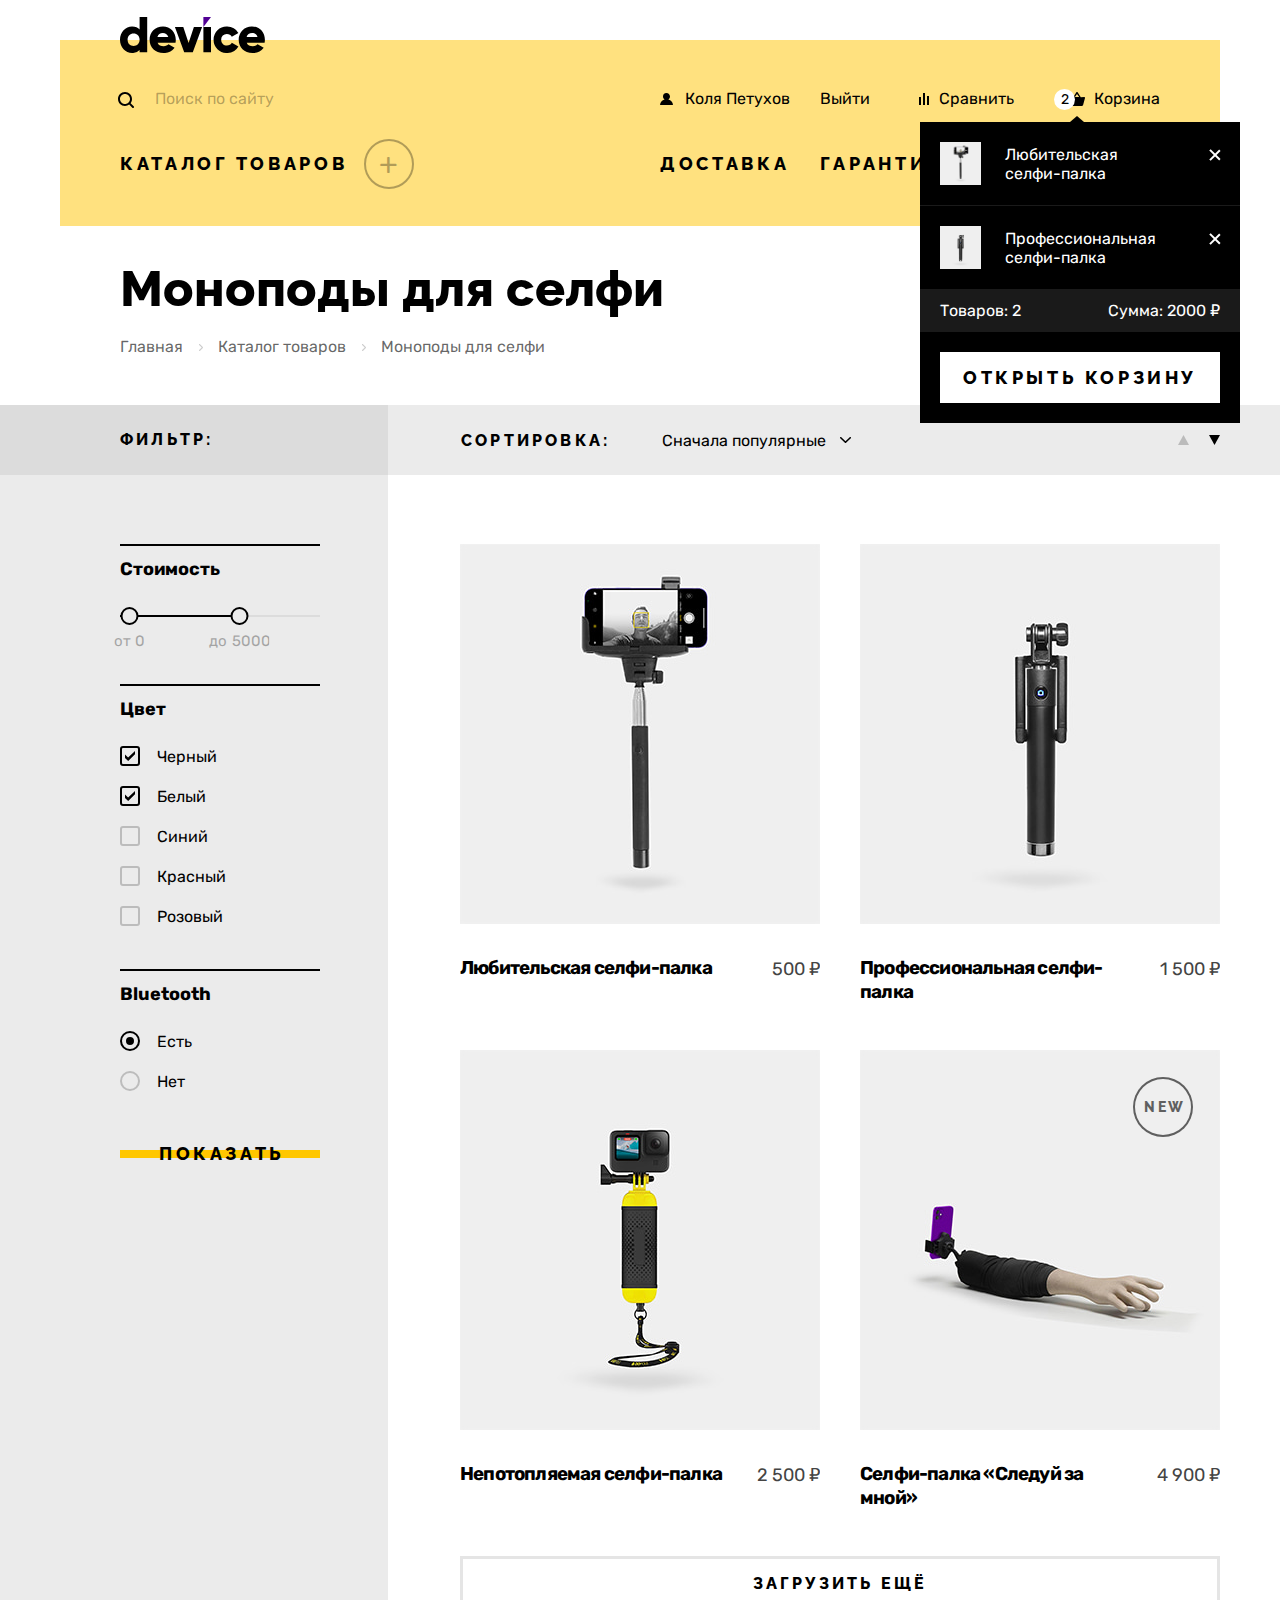
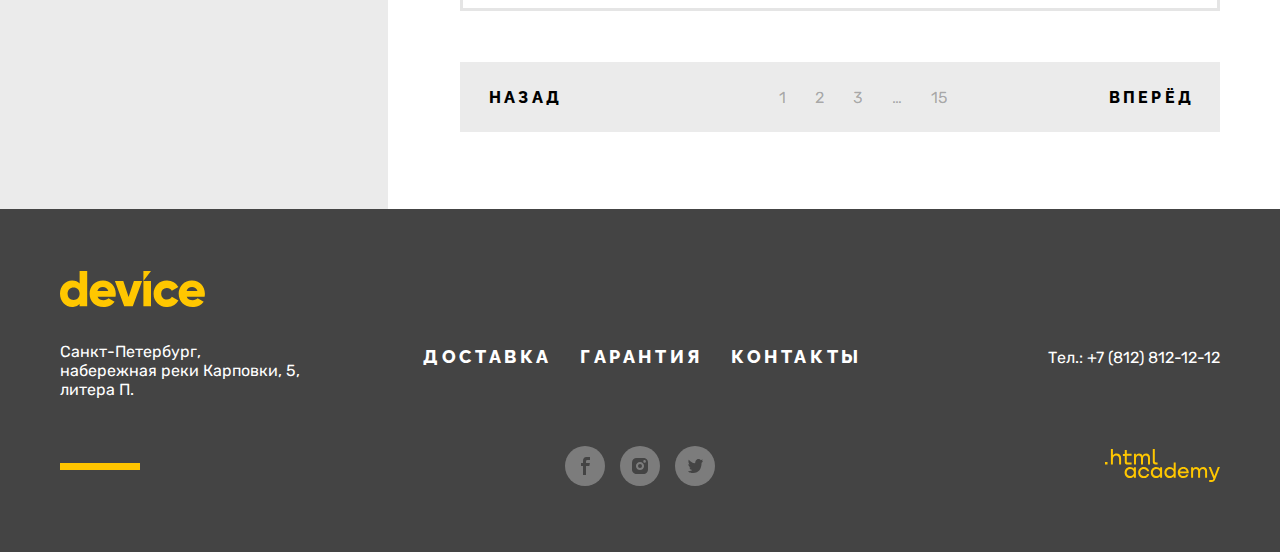
==== commit f648dd9e: "Завершаем вёрстку всех компонентов" ====
--- a/monopod.html
+++ b/monopod.html
@@ -28,6 +28,32 @@
           </li>
           <li class="account-item account-item-cart">
             <a class="account-link" href="#">Корзина</a>
+            <div class="popover popover-cart">
+              <div class="popover-content">
+                <h2 class="visually-hidden">Корзина</h2>
+                <ul class="popover-list">
+                  <li class="popover-item">
+                    <a class="popover-link" href="#">
+                      <img class="popover-img" src="img/monopods/product-1.jpg" width="41px" height="43px" alt="">
+                      <span>Любительская селфи-палка</span>
+                    </a>
+                    <button class="popover-button-del"></button>
+                  </li>
+                  <li class="popover-item">
+                    <a href="#" class="popover-link">
+                      <img class="popover-img" src="img/monopods/product-2.jpg" width="41px" height="43px" alt="">
+                      <span>Профессиональная селфи-палка</span>
+                    </a>
+                    <button class="popover-button-del"></button>
+                  </li>
+                </ul>
+                <div class="popover-summ">
+                  <p>Товаров: <span>2</span></p>
+                  <p>Сумма: <span>2000</span> ₽</p>
+                </div>
+                <a class="popover-button-open" href="#">Открыть корзину</a>
+              </div>
+            </div>
           </li>
         </ul>
       </div>
@@ -150,7 +176,7 @@
                 <ul class="catalog-filter-list">
                   <li class="catalog-filter-item">
                       <input class="visually-hidden control-input" type="checkbox" id="black" name="black" checked>
-                      <label class="control-text" for="black">Черный</label>
+                      <label class="control-text" for="black"><span class="test"></span>Черный</label>
                   </li>
                   <li class="catalog-filter-item">
                       <input class="visually-hidden control-input" type="checkbox" id="white" name="white" checked>
--- a/styles/styles.css
+++ b/styles/styles.css
@@ -246,6 +246,7 @@
 }
 
 .account-item {
+  position: relative;
   margin-right: 55px;
 }
 
@@ -337,6 +338,167 @@
 
 .account-item-exit>.account-link {
   padding-left: 0;
+}
+
+.popover {
+  position: absolute;
+  width: 320px;
+  top: 38px;
+  right: -80px;
+  z-index: 2;
+  font-family: "Rubik", sans-serif;
+  color: #FFFFFF;
+  background-color: #000000;
+  min-height: 186px;
+}
+
+.popover-close {
+  display: none;
+}
+
+.popover::before {
+  content: "";
+  position: absolute;
+  width: 14px;
+  height: 6px;
+  top: -6px;
+  left: calc(50% - 10px);
+  background-position: center;
+  background-repeat: no-repeat;
+  background-image: url(../img/vector.svg);
+}
+
+.popover-content {
+  height: 100%;
+}
+
+.popover-list {
+  list-style-type: none;
+  margin: 0;
+  padding: 0;
+}
+
+.popover-item {
+  display: grid;
+  grid-template-columns: 244px 43px;
+  align-items: center;
+  padding: 20px;
+  padding-right: 13px;
+}
+
+.popover-item + .popover-item {
+  border-top: 1px solid rgba(255, 255, 255, 0.1);
+}
+
+.popover .popover-link {
+  display: flex;
+  align-items: center;
+  margin-right: 10px;
+  color: inherit;
+  grid-row: 1 / 3;
+  grid-column: 1 / 2;
+}
+
+.popover-link span {
+  margin-left: 24px;
+}
+
+.popover-link:hover {
+  opacity: 0.6;
+}
+
+.popover-link:focus {
+  color: #AF4FFF;
+  outline: none;
+}
+
+.popover-link:focus .popover-img {
+  outline: #AF4FFF solid 5px;
+}
+
+.popover-link:active {
+  opacity: 0.3;
+}
+
+.popover-button-del {
+  position: relative;
+  justify-self: end;
+  width: 25px;
+  height: 25px;
+  padding: 7px;
+  grid-row: 1 / 2;
+  grid-column: 2 / 3;
+  background-color: transparent;
+  border: none;
+  border-radius: 50%;
+}
+
+.popover-button-del::after,
+.popover-button-del::before {
+  content: "";
+  position: absolute;
+  top: 6px;
+  left: 12px;
+  width: 1.5px;
+  height: 14px;
+  background-color: #FFFFFF;
+  transform: rotate(45deg);
+}
+
+.popover-button-del::before {
+  transform: rotate(-45deg);
+}
+
+.popover-button-del:hover {
+  opacity: 0.6;
+}
+
+.popover-button-del:focus {
+  outline: #AF4FFF solid 2px;
+  outline-offset: -2px;
+}
+
+.popover-button-del:active {
+  opacity: 0.3;
+}
+
+.popover-summ {
+  display: flex;
+  justify-content: space-between;
+  background-color: #1A1A1A;
+  padding: 12px 20px;
+}
+
+.popover-summ p {
+  margin: 0;
+  padding: 0;
+}
+
+.popover-button-open {
+  display: block;
+  margin: 20px;
+  padding: 15px;
+  text-align: center;
+  font-family: "Raleway", sans-serif;
+  font-size: 18px;
+  line-height: 21px;
+  text-transform: uppercase;
+  letter-spacing: 0.2em;
+  background-color: #FFFFFF;
+}
+
+.popover-button-open:hover {
+  background-color: #FFE17F;
+  color:rgba(0, 0, 0, 1);
+}
+
+.popover-button-open:focus {
+  outline: #AF4FFF solid 5px;
+  outline-offset: -1px;
+}
+
+.popover-button-open:active {
+  color:rgba(0, 0, 0, 0.3);
 }
 
 .navigation-list {
@@ -1459,7 +1621,7 @@
 }
 
  .control-input[type=checkbox]:checked+.control-text::before {
-  background-image: url(../img/tick-black.svg);
+  background-image: url("data:image/svg+xml,%3Csvg width='10' height='10' viewBox='0 0 10 10' fill='%23000000' xmlns='http://www.w3.org/2000/svg'%3E%3Cpath d='M10 0L3.1 6.6L0 3.6V6.9L3.2 10L10 3.3V0Z'/%3E%3C/svg%3E");
 }
 
 .control-input[type=radio]:checked+.control-text::before {
@@ -1485,7 +1647,7 @@
 }
 
 .control-input[type=checkbox]:checked:focus+.control-text::before {
-  background-image: url(../img/tick-purple.svg);
+  background-image: url("data:image/svg+xml,%3Csvg width='10' height='10' viewBox='0 0 10 10' fill='%23AF4FFF' xmlns='http://www.w3.org/2000/svg'%3E%3Cpath d='M10 0L3.1 6.6L0 3.6V6.9L3.2 10L10 3.3V0Z'/%3E%3C/svg%3E");
 }
 
 .control-input[type=radio]:checked:focus+.control-text::before {
@@ -2049,3 +2211,311 @@
 .htmlacademy-image {
   fill: #FFC700;
 }
+
+.modal-container {
+  position: fixed;
+  top: 0;
+  left: 0;
+  display: flex;
+  width: 100%;
+  height: 100%;
+  background-color: rgba(255, 255, 255, 0.3);
+  z-index: 2;
+}
+
+.modal-close {
+  display: none;
+}
+
+.modal {
+  position: relative;
+  margin: auto;
+  padding: 63px 70px;
+  background-color: #FFFFFF;
+  border: 10px solid #000000;
+  font-family: "Rubik", sans-serif;
+  font-weight: 700;
+  font-size: 18px;
+  line-height: 20px;
+}
+
+.modal-delivery {
+  width: 920px;
+}
+
+.modal-close-button {
+  position: absolute;
+  padding: 0;
+  top: 66px;
+  right: 58px;
+  width: 24px;
+  height: 24px;
+  padding: 26px;
+  background-color: #ffffff;
+  border: none;
+  border-radius: 50%;
+  background-image: url("images/close.svg");
+  background-repeat: no-repeat;
+  background-position: center;
+  cursor: pointer;
+}
+
+.modal-close-button::after,
+.modal-close-button::before {
+  content: "";
+  position: absolute;
+  top: 10px;
+  left: 24px;
+  width: 4px;
+  height: 32px;
+  background-color: #000000;
+  transform: rotate(45deg);
+}
+
+.modal-close-button::before {
+  transform: rotate(-45deg);
+}
+
+.modal-close-button:hover {
+  opacity: 0.6;
+}
+
+.modal-close-button:focus {
+  outline: #AF4FFF solid 5px;
+}
+
+.modal-close-button:hover {
+  opacity: 0.3;
+}
+
+.modal-title {
+  margin: 0;
+  margin-bottom: 67px;
+  font-family: "Raleway", sans-serif;
+  font-size: 50px;
+  line-height: 50px;
+  color: #000000;
+}
+
+.modal-form {
+  display: grid;
+  grid-auto-columns: 160px;
+  gap: 40px;
+  grid-template-areas: "name name email email"
+                       "goods goods goods count";
+}
+
+.modal-label {
+  position: relative;
+  display: flex;
+  flex-direction: column;
+  justify-content: left;
+  letter-spacing: -0.02em;
+}
+
+.modal-label-name {
+  grid-area: name;
+}
+
+.modal-label-name .modal-input {
+  padding-right: 50px;
+  background-repeat: no-repeat;
+  background-size: 13px 12px;
+  background-position: center right 21px;
+  background-image: url(../img/user.svg);
+}
+
+.modal-label-email {
+  grid-area: email;
+}
+
+.modal-label-email .modal-input {
+  padding-right: 50px;
+  background-repeat: no-repeat;
+  background-size: 13px 12px;
+  background-position: center right 21px;
+  background-image: url(../img/mail.svg);
+}
+
+.modal-label-goods {
+  grid-area: goods;
+}
+
+.modal-label-count {
+  grid-area: count;
+  position: relative;
+}
+
+.modal-label-count .modal-input {
+  padding: 0 50px;
+  text-align: center;
+}
+
+.modal-label-count .modal-input::-webkit-outer-spin-button,
+.modal-label-count .modal-input::-webkit-inner-spin-button {
+  -webkit-appearance: none;
+}
+
+.count-btn {
+  position: absolute;
+  display: flex;
+  justify-content: center;
+  align-items: center;
+  bottom: 15px;
+  width: 32px;
+  height: 32px;
+  border-radius: 50%;
+  border: none;
+  background-color: transparent;
+  font-family: "Rubik", sans-serif;
+  font-size: 30px;
+  letter-spacing: 0;
+  cursor: pointer;
+  color:rgba(0, 0, 0, 0.3);
+}
+
+.count-btn:hover {
+  color:rgba(0, 0, 0, 1);
+}
+
+.count-btn:focus {
+  outline: #AF4FFF solid 2px;
+  outline-offset: -2px;
+}
+
+.count-btn:active {
+  color:rgba(0, 0, 0, 0.1);
+}
+
+.count-btn-minus {
+  left: 11px;
+}
+
+.count-btn-plus {
+  right: 11px;
+}
+
+.modal-tooltip {
+  position: absolute;
+  display: flex;
+  justify-content: center;
+  align-items: center;
+  padding: 0;
+  margin: 0;
+  width: 26px;
+  height: 26px;
+  right: 14px;
+  border-radius: 50%;
+  background-color: #FFE17F;
+}
+
+.modal-tooltip::before {
+  content: "i";
+  font-size: 17px;
+  letter-spacing: 0;
+  color:#000000;
+  font-style: normal;
+}
+
+.input-number-wrapper {
+  display: flex;
+  align-items: center;
+}
+
+.modal-tooltip span {
+  position: absolute;
+  top: 37px;
+  right: -34px;
+  width: 200px;
+  min-height: 160px;
+  padding: 19px;
+  background-color: #000000;
+  box-shadow: 0 10px 0 0 #E5E5E5;
+  color: #FFFFFF;
+  font-family: "Rubik", sans-serif;
+  font-weight: 400;
+  font-size: 16px;
+  line-height: 20px;
+  font-style: normal;
+  letter-spacing: 0;
+  visibility: hidden;
+  opacity: 0;
+  transition: opacity 1s;
+  z-index: 1;
+}
+
+.modal-tooltip span::before {
+  content: "";
+  position: absolute;
+  width: 14px;
+  height: 6px;
+  top: -6px;
+  right: 40px;
+  background-position: center;
+  background-repeat: no-repeat;
+  background-image: url(../img/vector.svg);
+}
+
+.modal-tooltip:hover>span{
+  visibility: visible;
+  opacity: 1;
+}
+
+.modal-input {
+  height: 60px;
+  margin-top: 14px;
+  padding-left: 20px;
+  padding-right: 20px;
+  background-color: #F0F0F0;
+  border: none;
+  font-family: "Rubik", sans-serif;
+  font-weight: 400;
+  font-size: 16px;
+  line-height: 20px;
+}
+
+.input-bottom-info {
+  position: absolute;
+  bottom: -26px;
+  font-family: "Rubik", sans-serif;
+  font-size: 14px;
+  line-height: 20px;
+  letter-spacing: 0;
+  font-weight: 400;
+  visibility: hidden;
+  opacity: 0;
+  transition: opacity 1s;
+}
+
+.modal-input:hover {
+  background-color: #EBEBEB;
+}
+
+.modal-input:focus {
+  outline: #AF4FFF solid 5px;
+}
+
+.modal-input:not(:placeholder-shown) {
+  box-shadow: inset 0 0 0 3px #000000;
+}
+
+.modal-input:not(:placeholder-shown) + .input-bottom-info {
+  visibility: visible;
+  opacity: 1;
+}
+
+.modal-input:invalid:not(:placeholder-shown) {
+  box-shadow: inset 0 0 0 3px #FF3D3D;
+}
+
+.modal-input:invalid:not(:placeholder-shown) + .input-bottom-info {
+  color: #FF3D3D;
+}
+
+.modal-submit-btn {
+  min-width: 200px;
+  margin: 5px 0;
+  background-color: transparent;
+  border: none;
+  z-index: 0;
+}
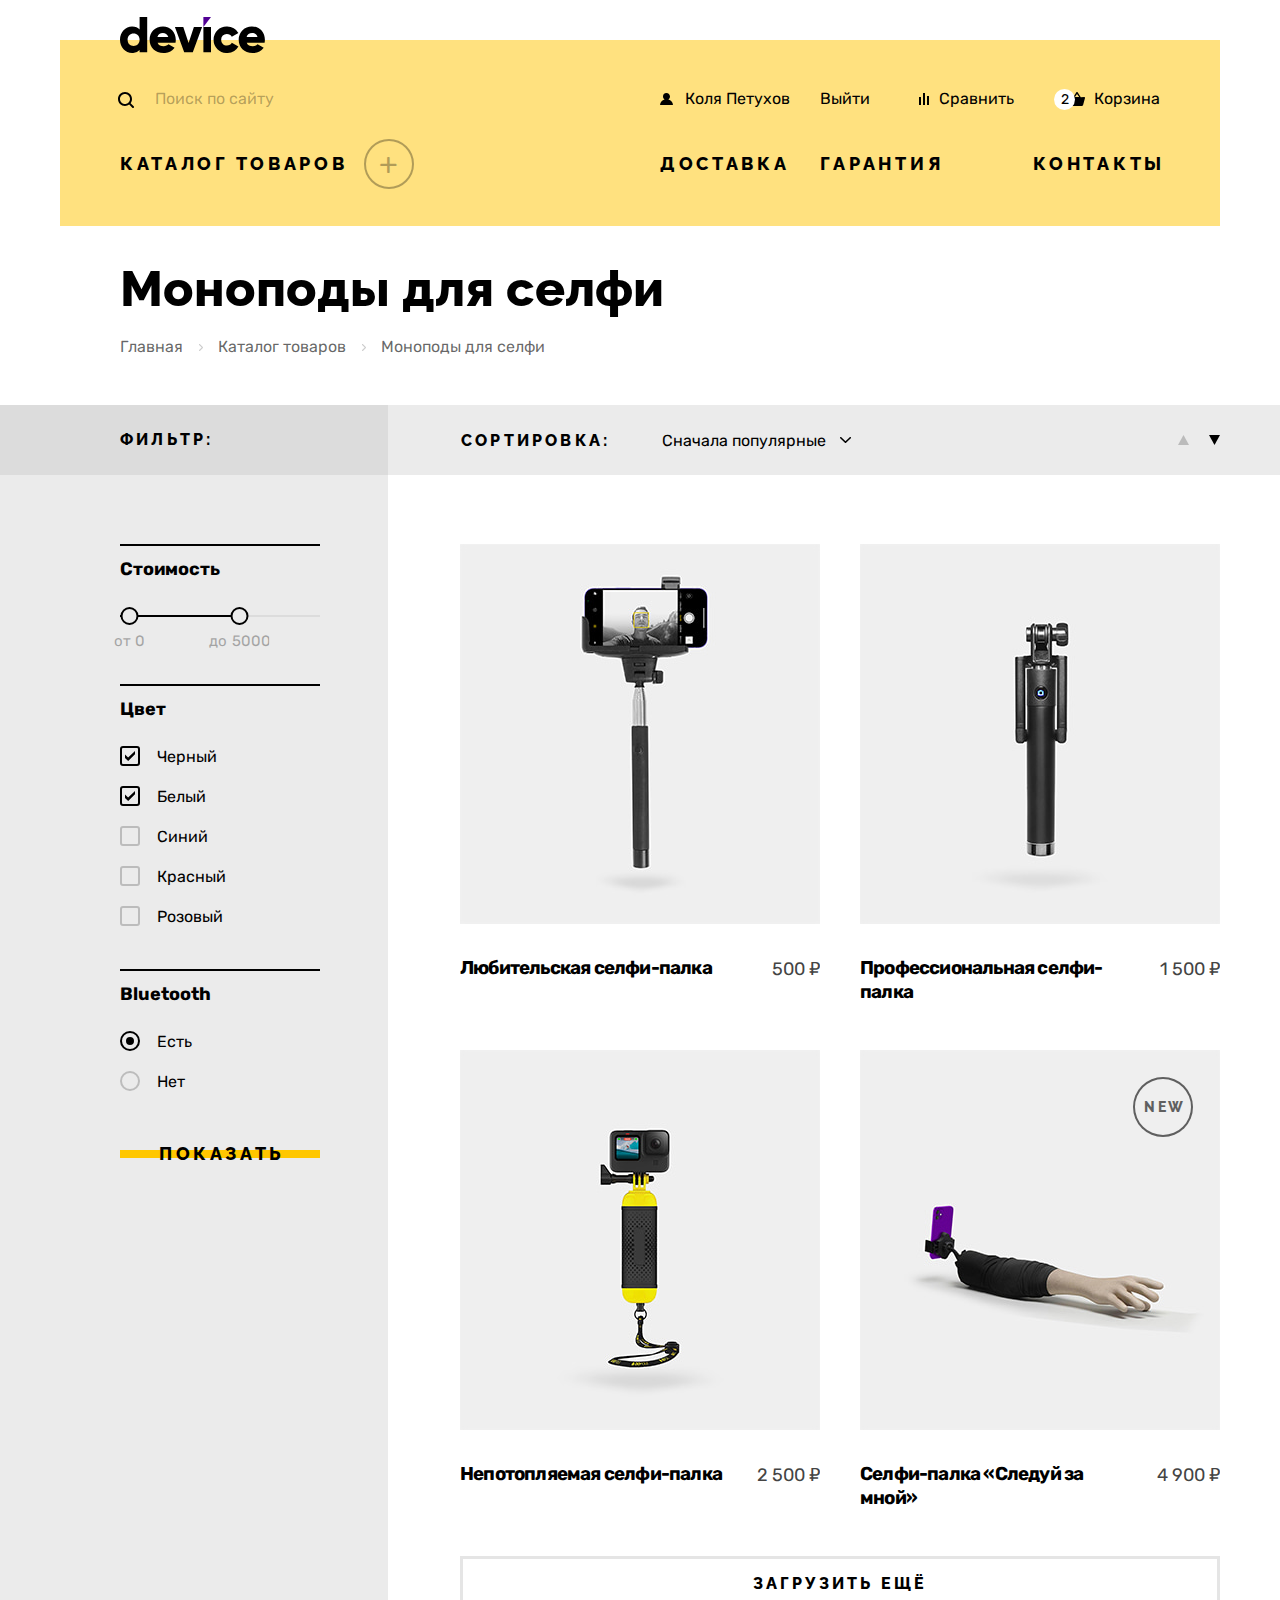
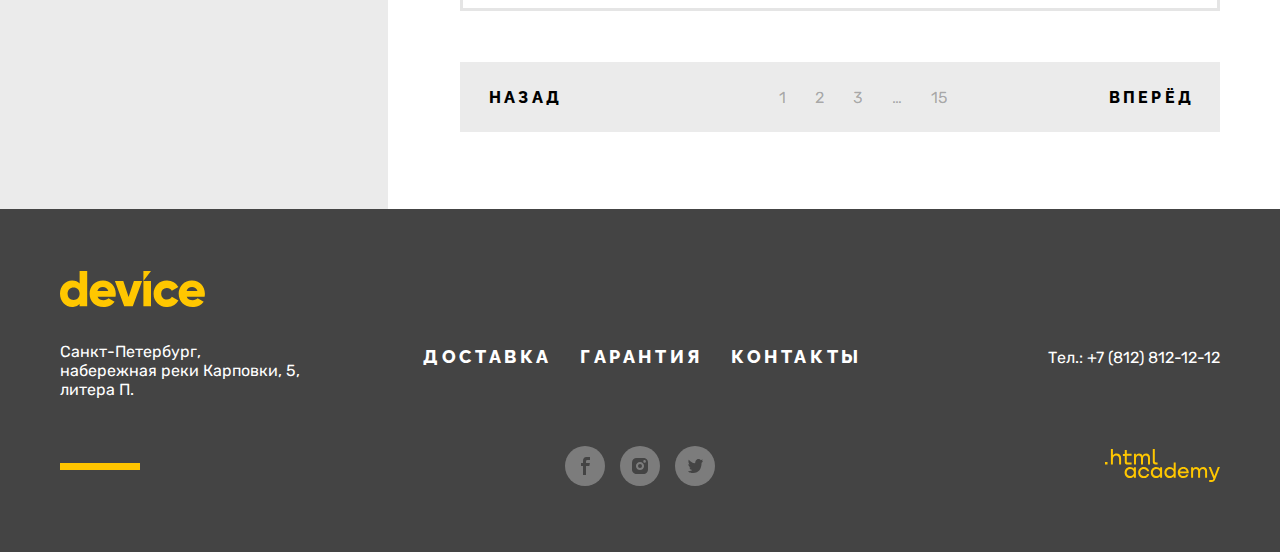
==== commit a16a1aa4: "убрал поповер" ====
--- a/monopod.html
+++ b/monopod.html
@@ -28,20 +28,20 @@
           </li>
           <li class="account-item account-item-cart">
             <a class="account-link" href="#">Корзина</a>
-            <div class="popover popover-cart">
+            <div class="popover popover-cart popover-close">
               <div class="popover-content">
                 <h2 class="visually-hidden">Корзина</h2>
                 <ul class="popover-list">
                   <li class="popover-item">
                     <a class="popover-link" href="#">
-                      <img class="popover-img" src="img/monopods/product-1.jpg" width="41px" height="43px" alt="">
+                      <img class="popover-img" src="img/monopods/product-1.jpg" width="41" height="43" alt="">
                       <span>Любительская селфи-палка</span>
                     </a>
                     <button class="popover-button-del"></button>
                   </li>
                   <li class="popover-item">
                     <a href="#" class="popover-link">
-                      <img class="popover-img" src="img/monopods/product-2.jpg" width="41px" height="43px" alt="">
+                      <img class="popover-img" src="img/monopods/product-2.jpg" width="41" height="43" alt="">
                       <span>Профессиональная селфи-палка</span>
                     </a>
                     <button class="popover-button-del"></button>
--- a/styles/styles.css
+++ b/styles/styles.css
@@ -2341,18 +2341,21 @@
   grid-area: goods;
 }
 
-.modal-label-count {
+.modal-label-wrapper {
   grid-area: count;
   position: relative;
-}
-
-.modal-label-count .modal-input {
+  display: flex;
+  flex-direction: column;
+  justify-content: left;
+}
+
+.modal-label-wrapper .modal-input {
   padding: 0 50px;
   text-align: center;
 }
 
-.modal-label-count .modal-input::-webkit-outer-spin-button,
-.modal-label-count .modal-input::-webkit-inner-spin-button {
+.modal-label-wrapper .modal-input::-webkit-outer-spin-button,
+.modal-label-wrapper .modal-input::-webkit-inner-spin-button {
   -webkit-appearance: none;
 }
 
@@ -2405,6 +2408,7 @@
   width: 26px;
   height: 26px;
   right: 14px;
+  top: -2px;
   border-radius: 50%;
   background-color: #FFE17F;
 }
@@ -2415,11 +2419,6 @@
   letter-spacing: 0;
   color:#000000;
   font-style: normal;
-}
-
-.input-number-wrapper {
-  display: flex;
-  align-items: center;
 }
 
 .modal-tooltip span {
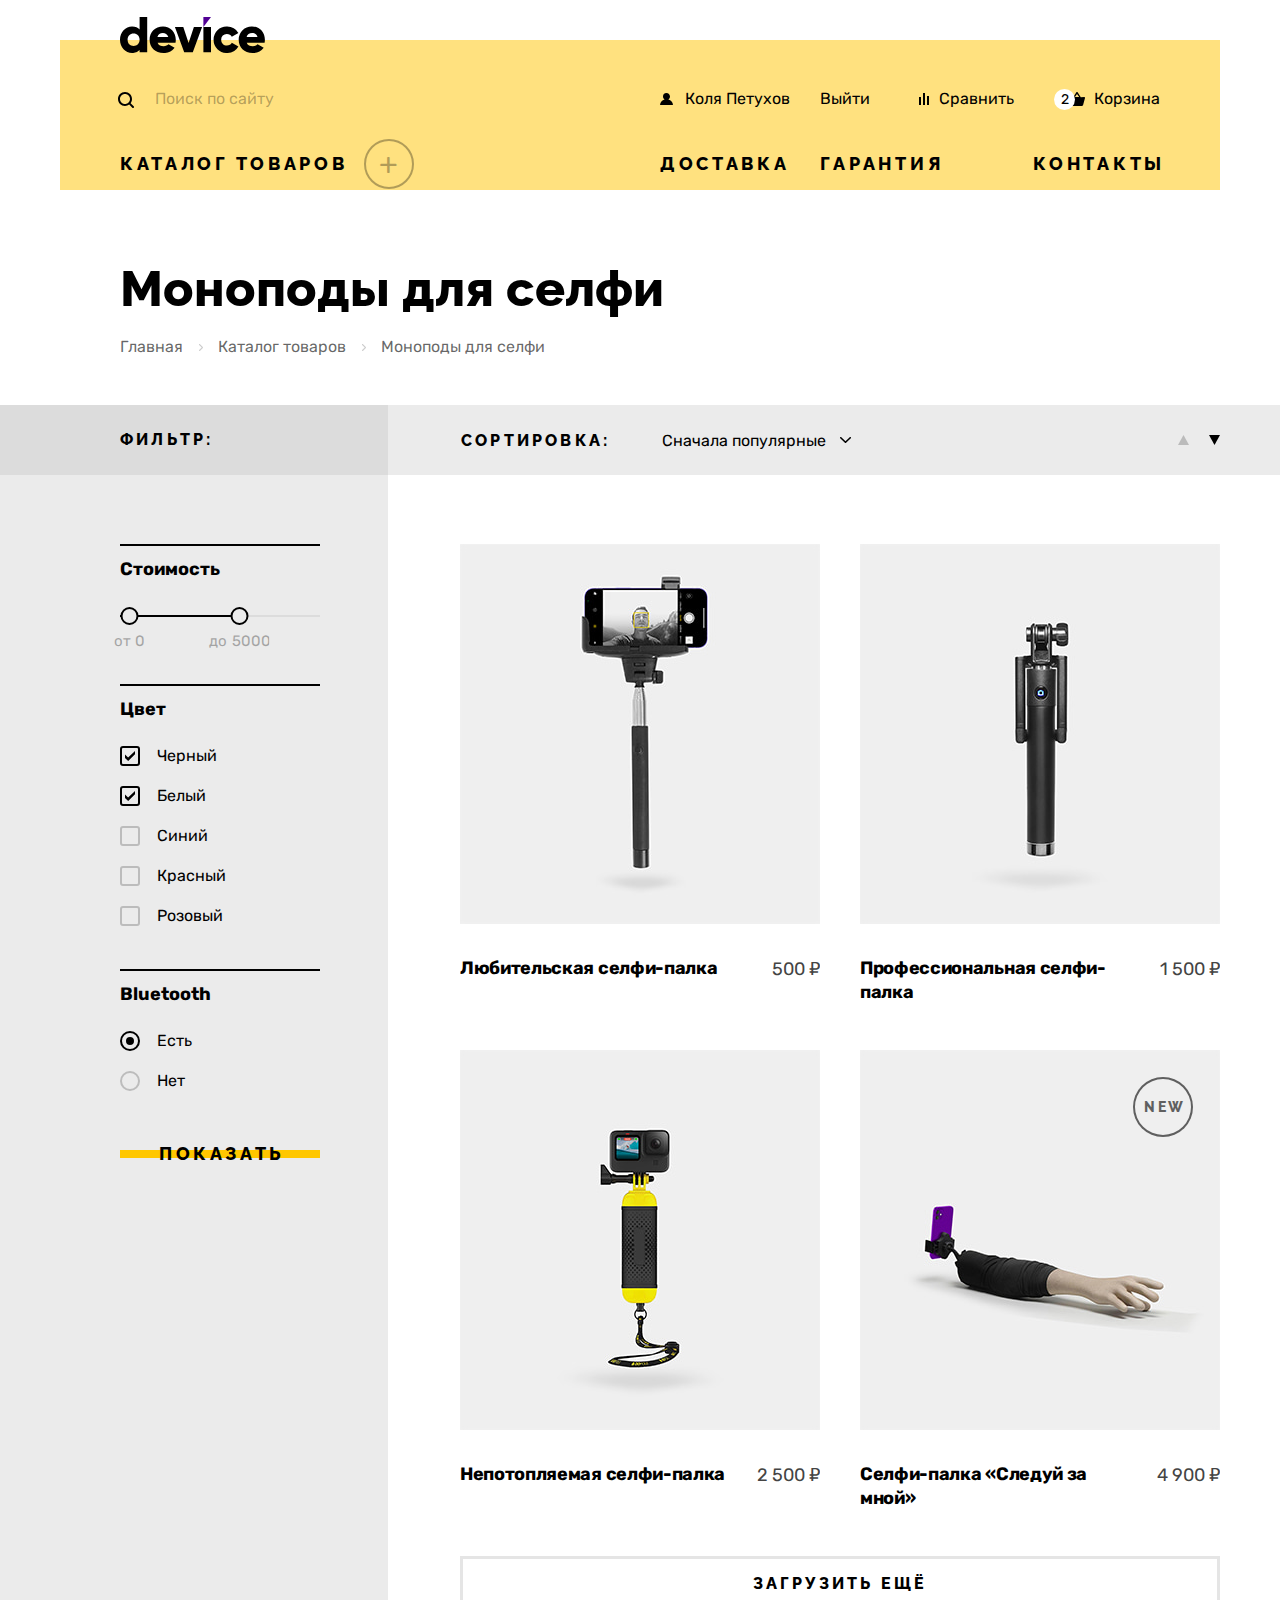
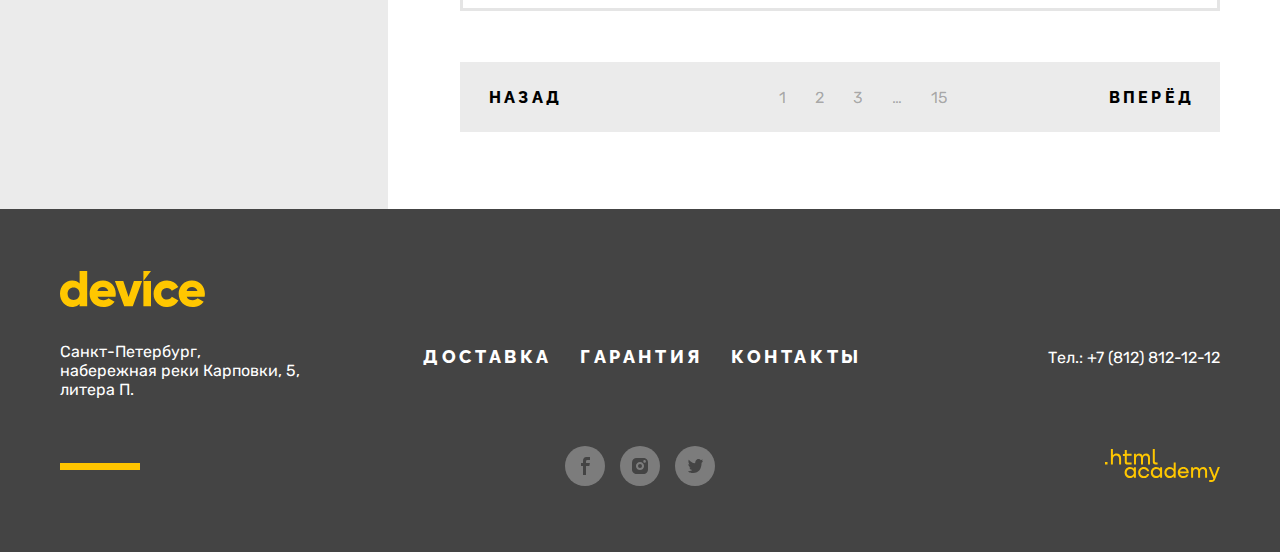
==== commit a8a77664: "Правки по критериям" ====
--- a/monopod.html
+++ b/monopod.html
@@ -4,102 +4,105 @@
     <meta charset="utf-8">
     <title>HTML Academy: Девайс</title>
     <link rel="stylesheet" href="styles/styles.css">
+    <link rel="icon" href="favicon.ico">
+    <link rel="icon" type="image/png" sizes="32x32" href="img/favicon-32.png">
   </head>
   <body>
     <header class="page-header page-header-inner">
-      <a class="header-logo-link" href="index.html">
-        <img class="logo" src="img/logo-header.svg" width="145" height="36" alt="Логотип.">
-      </a>
-      <div class="page-header-center">
-        <form class="search" action="https://echo.htmlacademy.ru" method="post">
-          <label class="visually-hidden" for="search-input">Поиск по сайту</label>
-          <input class="search-input" id="search-input" type="search" placeholder="Поиск по сайту">
-          <button class="search-button" type="submit">Найти</button>
-        </form>
-        <ul class="account-list">
-          <li class="account-item account-item-active">
-            <a class="account-link" href="#">Коля Петухов</a>
-          </li>
-          <li class="account-item account-item-exit">
-            <a class="account-link" href="#">Выйти</a>
-          </li>
-          <li class="account-item account-item-compare">
-            <a class="account-link" href="#">Сравнить</a>
-          </li>
-          <li class="account-item account-item-cart">
-            <a class="account-link" href="#">Корзина</a>
-            <div class="popover popover-cart popover-close">
-              <div class="popover-content">
-                <h2 class="visually-hidden">Корзина</h2>
-                <ul class="popover-list">
-                  <li class="popover-item">
-                    <a class="popover-link" href="#">
-                      <img class="popover-img" src="img/monopods/product-1.jpg" width="41" height="43" alt="">
-                      <span>Любительская селфи-палка</span>
-                    </a>
-                    <button class="popover-button-del"></button>
-                  </li>
-                  <li class="popover-item">
-                    <a href="#" class="popover-link">
-                      <img class="popover-img" src="img/monopods/product-2.jpg" width="41" height="43" alt="">
-                      <span>Профессиональная селфи-палка</span>
-                    </a>
-                    <button class="popover-button-del"></button>
-                  </li>
-                </ul>
-                <div class="popover-summ">
-                  <p>Товаров: <span>2</span></p>
-                  <p>Сумма: <span>2000</span> ₽</p>
+      <div class="page-header-wrapper">
+        <a class="header-logo-link" href="index.html">
+          <img class="logo" src="img/logo-header.svg" width="145" height="36" alt="Логотип.">
+        </a>
+        <div class="page-header-center">
+          <form class="search" action="https://echo.htmlacademy.ru" method="post">
+            <label class="visually-hidden" for="search-input">Поиск по сайту</label>
+            <input class="search-input" id="search-input" type="search" placeholder="Поиск по сайту">
+            <button class="search-button" type="submit">Найти</button>
+          </form>
+          <ul class="account-list">
+            <li class="account-item account-item-active">
+              <a class="account-link" href="#">Коля Петухов</a>
+            </li>
+            <li class="account-item account-item-exit">
+              <a class="account-link" href="#">Выйти</a>
+            </li>
+            <li class="account-item account-item-compare">
+              <a class="account-link" href="#">Сравнить</a>
+            </li>
+            <li class="account-item account-item-cart">
+              <a class="account-link" href="#">Корзина</a>
+              <div class="popover popover-cart popover-close">
+                <div class="popover-content">
+                  <h2 class="visually-hidden">Корзина</h2>
+                  <ul class="popover-list">
+                    <li class="popover-item">
+                      <a class="popover-link" href="#">
+                        <img class="popover-img" src="img/monopods/product-1.jpg" width="41" height="43" alt="">
+                        <span>Любительская селфи-палка</span>
+                      </a>
+                      <button class="popover-button-del" type="button"></button>
+                    </li>
+                    <li class="popover-item">
+                      <a href="#" class="popover-link">
+                        <img class="popover-img" src="img/monopods/product-2.jpg" width="41" height="43" alt="">
+                        <span>Профессиональная селфи-палка</span>
+                      </a>
+                      <button class="popover-button-del" type="button"></button>
+                    </li>
+                  </ul>
+                  <div class="popover-summ">
+                    <p>Товаров: <span>2</span></p>
+                    <p>Сумма: <span>2000</span> ₽</p>
+                  </div>
+                  <a class="popover-button-open" href="#">Открыть корзину</a>
                 </div>
-                <a class="popover-button-open" href="#">Открыть корзину</a>
               </div>
+            </li>
+          </ul>
+        </div>
+        <nav class="navigation-main">
+          <div class="navigation-main-catalog">
+            <a class="navigation-main-link catalog-open-close" href="#">Каталог товаров</a>
+            <div class="navigation-main-list">
+              <ul class="navigation-main-column-list navigation-list">
+                <li class="navigation-main-item">
+                  <a class="main-catalog-link" href="#">Виртуальная реальность</a>
+                </li>
+                <li class="navigation-main-item">
+                  <a class="main-catalog-link" href="monopod.html">Моноподы для cелфи</a>
+                </li>
+                <li class="navigation-main-item">
+                  <a class="main-catalog-link" href="#">Экшн-камеры</a>
+                </li>
+              </ul>
+              <ul class="navigation-main-column-list navigation-list">
+                <li class="navigation-main-item">
+                  <a class="main-catalog-link" href="#">Фитнес-браслеты</a>
+                </li>
+                <li class="navigation-main-item">
+                  <a class="main-catalog-link" href="#">Умные часы</a>
+                </li>
+              </ul>
+              <ul class="navigation-main-column-list navigation-list">
+                <li class="navigation-main-item">
+                  <a class="main-catalog-link" href="#">Квадрокоптеры</a>
+                </li>
+              </ul>
             </div>
-          </li>
-        </ul>
+          </div>
+          <ul class="navigation-service-list navigation-list">
+            <li class="navigation-service-item">
+              <a class="navigation-service-link navigation-main-link" href="#">Доставка</a>
+            </li>
+            <li class="navigation-service-item">
+              <a class="navigation-service-link navigation-main-link" href="#">Гарантия</a>
+            </li>
+            <li class="navigation-service-item navigation-service-item-right">
+              <a class="navigation-service-link navigation-main-link" href="#">Контакты</a>
+            </li>
+          </ul>
+        </nav>
       </div>
-      <nav class="navigation-main">
-        <div class="navigation-main-catalog">
-          <a class="navigation-main-link catalog-open-close" href="#">Каталог товаров</a>
-          <div class="navigation-main-list">
-            <ul class="navigation-main-column-list navigation-list">
-              <li class="navigation-main-item">
-                <a class="main-catalog-link" href="#">Виртуальная реальность</a>
-              </li>
-              <li class="navigation-main-item">
-                <a class="main-catalog-link" href="monopod.html">Моноподы для cелфи</a>
-              </li>
-              <li class="navigation-main-item">
-                <a class="main-catalog-link" href="#">Экшн-камеры</a>
-              </li>
-            </ul>
-            <ul class="navigation-main-column-list navigation-list">
-              <li class="navigation-main-item">
-                <a class="main-catalog-link" href="#">Фитнес-браслеты</a>
-              </li>
-              <li class="navigation-main-item">
-                <a class="main-catalog-link" href="#">Умные часы</a>
-              </li>
-            </ul>
-            <ul class="navigation-main-column-list navigation-list">
-              <li class="navigation-main-item">
-                <a class="main-catalog-link" href="#">Квадрокоптеры</a>
-              </li>
-            </ul>
-          </div>
-        </div>
-        <ul class="navigation-service-list navigation-list">
-          <li class="navigation-service-item">
-            <a class="navigation-service-link navigation-main-link" href="#">Доставка</a>
-          </li>
-          <li class="navigation-service-item">
-            <a class="navigation-service-link navigation-main-link" href="#">Гарантия</a>
-          </li>
-          <li class="navigation-service-item navigation-service-item-right">
-            <a class="navigation-service-link navigation-main-link" href="#">Контакты</a>
-          </li>
-        </ul>
-      </nav>
-
     </header>
 
     <main class="main-inner main-container">
@@ -123,7 +126,7 @@
           <div class="catalog-header-container page-container">
             <h2 class="catalog-filter-title">Фильтр:</h2>
             <div class="sorting-type">
-              <form class="sorting-type-form">
+              <form class="sorting-type-form" action="https://echo.htmlacademy.ru">
                 <label class="sorting-label" for="sorting">Сортировка:</label>
                 <select class="select-control" id="sorting" name="sorting">
                   <option value="popular">Сначала популярные</option>
--- a/styles/styles.css
+++ b/styles/styles.css
@@ -54,12 +54,6 @@
   line-height: 30px;
   color: #000000;
 }
-
-/* убираем крестик в инпуте хрома */
-input::-webkit-search-decoration,
-input::-webkit-search-cancel-button,
-input::-webkit-search-results-button,
-input::-webkit-search-results-decoration { display: none; }
 
 .visually-hidden {
   position: absolute;
@@ -95,7 +89,7 @@
 .button::before {
   content: "";
   position: absolute;
-  top: 16px;
+  top: calc(50% - 4px);
   left: 0;
   width: 100%;
   height: 8px;
@@ -125,14 +119,19 @@
   display: flex;
   flex-direction: column;
   position: relative;
-  width: 1160px;
+  width: 1200px;
   margin: 0 auto;
+  padding-right: 20px;
+  padding-left: 20px;
+  font-size: 16px;
+  line-height: 19px;
+}
+
+.page-header-wrapper {
   padding-top: 40px;
   padding-right: 40px;
   padding-left: 40px;
   background-color: #FFE17F;
-  font-size: 16px;
-  line-height: 19px;
 }
 
 .page-header-inner {
@@ -161,6 +160,14 @@
 .search {
   display: flex;
   width: 516px;
+}
+
+/* убираем крестик в инпуте хрома */
+.search input::-webkit-search-decoration,
+.search input::-webkit-search-cancel-button,
+.search input::-webkit-search-results-button,
+.search input::-webkit-search-results-decoration {
+  display: none;
 }
 
 .search-input {
@@ -178,7 +185,7 @@
   line-height: 19px;
   background-color: transparent;
   background-repeat: no-repeat;
-  background-image: url(../img/search.svg);
+  background-image: url("../img/search.svg");
   background-size: 16px 16px;
   background-position: 18px center;
 }
@@ -274,19 +281,19 @@
   background-position: left center;
 }
 
-.account-item-login>.account-link,
-.account-item-active>.account-link {
-  background-image: url(../img/login.svg);
+.account-item-login > .account-link,
+.account-item-active > .account-link {
+  background-image: url("../img/login.svg");
   background-size: 13px 12px;
 }
 
-.account-item-compare>.account-link {
-  background-image: url(../img/compare.svg);
+.account-item-compare > .account-link {
+  background-image: url("../img/compare.svg");
   background-size: 10px 12px;
   background-position: 5px center;
 }
 
-.account-item-cart>.account-link::before {
+.account-item-cart > .account-link::before {
   content: "2";
   position: absolute;
   width: 21px;
@@ -304,8 +311,8 @@
   line-height: 16px;
 }
 
-.account-item-cart>.account-link {
-  background-image: url(../img/cart.svg);
+.account-item-cart > .account-link {
+  background-image: url("../img/cart.svg");
   background-size: 16px 14px;
 }
 
@@ -336,7 +343,7 @@
   content: none;
 }
 
-.account-item-exit>.account-link {
+.account-item-exit > .account-link {
   padding-left: 0;
 }
 
@@ -347,6 +354,7 @@
   right: -80px;
   z-index: 2;
   font-family: "Rubik", sans-serif;
+  line-height: 20px;
   color: #FFFFFF;
   background-color: #000000;
   min-height: 186px;
@@ -365,7 +373,7 @@
   left: calc(50% - 10px);
   background-position: center;
   background-repeat: no-repeat;
-  background-image: url(../img/vector.svg);
+  background-image: url("../img/vector.svg");
 }
 
 .popover-content {
@@ -527,6 +535,7 @@
   position: relative;
   display: flex;
   flex-direction: column;
+  margin-right: 90px;
 }
 
 .navigation-main-link {
@@ -546,7 +555,7 @@
   content: none;
 }
 
-.navigation-main-catalog:hover>.navigation-main-link::after {
+.navigation-main-catalog:hover > .navigation-main-link::after {
   opacity: 1;
   content: "−";
   transform: rotate(180deg);
@@ -575,12 +584,12 @@
   opacity: 0.3;
 }
 
-.navigation-main-catalog:hover>.navigation-main-list,
-.navigation-main-catalog:focus-within>.navigation-main-list {
-  display: flex;
-}
-
-.navigation-main-catalog:focus-within>.navigation-main-link::after {
+.navigation-main-catalog:hover > .navigation-main-list,
+.navigation-main-catalog:focus-within > .navigation-main-list {
+  display: flex;
+}
+
+.navigation-main-catalog:focus-within > .navigation-main-link::after {
   opacity: 1;
   content: "−";
   transform: rotate(180deg);
@@ -598,7 +607,7 @@
   align-items: center;
   width: 50px;
   height: 50px;
-  top: -10px;
+  top: calc(50% - 25px);
   bottom: 0;
   left: auto;
   right: -66px;
@@ -616,7 +625,7 @@
   display: none;
   flex-wrap: wrap;
   position: absolute;
-  top: 40px;
+  top: 100%;
   left: -60px;
   width: 1160px;
   padding-left: 56px;
@@ -632,6 +641,7 @@
   flex-direction: column;
   align-items: flex-start;
   min-width: 165px;
+  max-width: 300px;
   margin-right: 36px;
 }
 
@@ -677,6 +687,7 @@
 .navigation-service-list {
   display: flex;
   flex-wrap: wrap;
+  flex-shrink: 0;
   width: 505px;
   margin-left: auto;
 }
@@ -685,12 +696,13 @@
   margin-left: auto;
 }
 
-.navigation-service-item-right>.navigation-main-link {
+.navigation-service-item-right > .navigation-main-link {
   margin-right: 0;
 }
 
 .general-title {
   font-family: "Raleway", sans-serif;
+  font-weight: 800;
   font-size: 50px;
   line-height: 50px;
   margin: 0;
@@ -702,8 +714,10 @@
 }
 
 .page-container {
-  width: 1160px;
+  width: 1200px;
   margin: 0 auto;
+  padding-right: 20px;
+  padding-left: 20px;
 }
 
 .main-inner {
@@ -713,12 +727,12 @@
 .slider-promo {
   position: relative;
   margin-bottom: 70px;
+}
+
+.slider {
+  display: flex;
+  justify-content: space-between;
   background: linear-gradient(to bottom, #FFE17F 150px,#FFE17F 150px,transparent 150px);
-}
-
-.slider {
-  display: flex;
-  justify-content: space-between;
 }
 
 .slider-image {
@@ -734,7 +748,7 @@
   height: 560px;
   padding: 0 10px;
   top: 0;
-  left: 0;
+  left: 20px;
 }
 
 .slider-button {
@@ -746,7 +760,7 @@
   background-color: transparent;
   background-position: center;
   background-repeat: no-repeat;
-  background-image: url(../img/tall-arrow.svg);
+  background-image: url("../img/tall-arrow.svg");
   cursor: pointer;
 }
 
@@ -856,7 +870,7 @@
   display: flex;
   position: absolute;
   bottom: 183px;
-  right: 60px;
+  right: 80px;
   margin: 0;
   padding: 0;
   list-style-type: none;
@@ -926,33 +940,33 @@
 }
 
 .navigation-secondary-virtual::before {
-  background-image: url(../img/popular/popular-virtual.svg);
+  background-image: url("../img/popular/popular-virtual.svg");
   background-size: 97px 55px;
 }
 
 .navigation-secondary-monopods::before {
-  background-image: url(../img/popular/popular-monopods.svg);
+  background-image: url("../img/popular/popular-monopods.svg");
   background-size: 86px 117px;
   background-position-y: bottom;
 }
 
 .navigation-secondary-action::before {
-  background-image: url(../img/popular/popular-action.svg);
+  background-image: url("../img/popular/popular-action.svg");
   background-size: 71px 87px;
 }
 
 .navigation-secondary-fitnes::before {
-  background-image: url(../img/popular/popular-fitnes.svg);
+  background-image: url("../img/popular/popular-fitnes.svg");
   background-size: 107px 65px;
 }
 
 .navigation-secondary-watch::before {
-  background-image: url(../img/popular/popular-watch.svg);
+  background-image: url("../img/popular/popular-watch.svg");
   background-size: 56px 98px;
 }
 
 .navigation-secondary-drone::before {
-  background-image: url(../img/popular/popular-drone.svg);
+  background-image: url("../img/popular/popular-drone.svg");
   background-size: 132px 69px;
 }
 
@@ -1011,8 +1025,9 @@
   background-color: black;
 }
 
-.service-link {
+.service-btn {
   width: 160px;
+  border: none;
   letter-spacing: 0.2em;
   z-index: 0;
 }
@@ -1035,21 +1050,21 @@
 
 .service-info-01::before {
   top: 67px;
-  background-image: url(../img/services-delivery.svg);
+  background-image: url("../img/services-delivery.svg");
   background-size: 136px 164px;
   background-position: center;
 }
 
 .service-info-02::before {
   top: 58px;
-  background-image: url(../img/services-warranty.svg);
+  background-image: url("../img/services-warranty.svg");
   background-size: 171px 195px;
   background-position: right;
 }
 
 .service-info-03::before {
   top: 54px;
-  background-image: url(../img/services-credit.svg);
+  background-image: url("../img/services-credit.svg");
   background-size: 156px 188px;
   background-position: left;
 }
@@ -1063,20 +1078,20 @@
   margin: 0;
 }
 
-.service-btn {
+.service-item {
   margin-bottom: 24px;
 }
 
-.service-btn-active {
+.service-active {
   background-color: #000000;
 }
 
-.service-btn-active .button {
+.service-active .button {
   color: #FFE17F;
   background-color: #000000;
 }
 
-.service-btn-active .button::before {
+.service-active .button::before {
   display: none;
 }
 
@@ -1088,7 +1103,7 @@
   display: flex;
   position: relative;
   min-height: 100px;
-  padding: 0 150px;
+  padding: 20px 150px;
   justify-content: center;
   align-items: center;
   font-family: "Raleway", sans-serif;
@@ -1110,7 +1125,7 @@
   height: 100px;
   background-repeat: no-repeat;
   background-position: center;
-  background-image: url(../img/delivery-car.svg);
+  background-image: url("../img/delivery-car.svg");
   background-size: 47px 31px;
 }
 
@@ -1171,7 +1186,7 @@
   background-color: #000000;
 }
 
-.contacts>.button {
+.contacts > .button {
   min-width: 259px;
 }
 
@@ -1193,6 +1208,7 @@
 .about-transpot {
   margin-top: 0;
   margin-bottom: 30px;
+  color: #444444;
 }
 
 .about-transport-list {
@@ -1204,11 +1220,22 @@
 }
 
 .about-transport-item {
-  padding-left: 35px;
+  display: flex;
+  align-items: center;
   margin-bottom: 20px;
   font-weight: 700;
   line-height: 20px;
 }
+
+.about-transport-item::before {
+  content: "";
+  margin-right: 27px;
+  width: 8px;
+  height: 8px;
+  border-radius: 50px;
+  background-color: #FFC700;
+}
+
 .contacts {
   display: flex;
   flex-direction: column;
@@ -1225,6 +1252,7 @@
 .contacts-description {
   margin-top: 0;
   margin-bottom: 30px;
+  color: #444444;
 }
 
 .contacts-subtitle {
@@ -1232,11 +1260,13 @@
   margin-bottom: 15px;
   font-size: 24px;
   font-weight: 700;
+  color: #444444;
 }
 
 .contacts-address {
   margin-bottom: 30px;
   font-style: normal;
+  color: #444444;
 }
 
 .contacts-address-text {
@@ -1244,7 +1274,7 @@
 }
 
 .contacts-phone {
-  color: #000000;
+  color: #444444;
 }
 
 .contacts-schedule {
@@ -1252,6 +1282,7 @@
   margin-bottom: 58px;
   padding-left: 0;
   list-style-type: none;
+  color: #444444;
 }
 
 .subscribe {
@@ -1282,6 +1313,7 @@
   margin-bottom: 10px;
   margin-left: auto;
   padding-right: 31px;
+  color: #444444;
 }
 
 .subscribe-wrapper-bottom {
@@ -1332,7 +1364,7 @@
 
 .subscribe-btn {
   width: 260px;
-  height: 55px;
+  min-height: 55px;
   border: 3px solid rgba(0, 0, 0, 0.1);
   background-color: transparent;
   cursor: pointer;
@@ -1355,14 +1387,15 @@
   display: block;
   margin-left: auto;
   padding-left: 36px;
-  background-image: url(../img/tick.svg);
+  color: #444444;
+  background-image: url("../img/tick.svg");
   background-size: 14px 14px;
   background-repeat: no-repeat;
   background-position: left center;
 }
 
 .inner-header {
-  padding-left: 60px;
+  padding-left: 80px;
 }
 
 .inner-header-title {
@@ -1371,6 +1404,7 @@
 
 .breadcrumbs-list {
   display: flex;
+  flex-wrap: wrap;
   margin: 0;
   padding: 0;
   margin-bottom: 44px;
@@ -1391,7 +1425,7 @@
   height: 7px;
   background-repeat: no-repeat;
   background-position: center;
-  background-image: url(../img/nav-arrow.svg);
+  background-image: url("../img/nav-arrow.svg");
 }
 
 .breadcrumbs-item:last-child::after {
@@ -1440,11 +1474,12 @@
 .catalog-header-container {
   display: flex;
   align-items: center;
-  background-color: #EBEBEB;
+  background: linear-gradient(to right, #DCDCDC calc(50% - 272px), #EBEBEB calc(50% - 272px));
 }
 
 .catalog-container {
   display: flex;
+  background: linear-gradient(to right, #EBEBEB calc(50% - 272px), transparent calc(50% - 272px))
 }
 
 .catalog-filter-list {
@@ -1532,7 +1567,6 @@
 
 .range-toggle-button {
   display: block;
-  /* position: absolute; */
   width: 18px;
   height: 18px;
   background: #EBEBEB;
@@ -1540,16 +1574,6 @@
   border-radius: 50%;
   cursor: pointer;
 }
-
-/* .range-toggle-min {
-  top: -8px;
-  left: 0;
- }
-
- .range-toggle-max {
-   top: -8px;
-   right: -9px;
- } */
 
 .range-toggle-button:focus {
   border-color: #AF4FFF;
@@ -1593,13 +1617,14 @@
   opacity: 0.3;
 }
 
- .control-input+.control-text {
-  display: flex;
-  align-items: center;
+ .control-input + .control-text {
+  display: flex;
+  align-items: flex-start;
  }
 
- .control-input+.control-text::before {
+ .control-input + .control-text::before {
    content: "";
+   flex-shrink: 0;
    width: 20px;
    height: 20px;
    margin-right: 17px;
@@ -1612,53 +1637,53 @@
    opacity: 0.2;
  }
 
- .control-input[type=radio]+.control-text::before {
+ .control-input[type=radio] + .control-text::before {
   border-radius: 50%;
 }
 
- .control-input:checked+.control-text::before {
+ .control-input:checked + .control-text::before {
   opacity: 1;
 }
 
- .control-input[type=checkbox]:checked+.control-text::before {
+ .control-input[type=checkbox]:checked + .control-text::before {
   background-image: url("data:image/svg+xml,%3Csvg width='10' height='10' viewBox='0 0 10 10' fill='%23000000' xmlns='http://www.w3.org/2000/svg'%3E%3Cpath d='M10 0L3.1 6.6L0 3.6V6.9L3.2 10L10 3.3V0Z'/%3E%3C/svg%3E");
 }
 
-.control-input[type=radio]:checked+.control-text::before {
+.control-input[type=radio]:checked + .control-text::before {
  border: 6px solid #EBEBEB;
  background-color: #000000;
 }
 
-.control-input:checked:hover+.control-text::before {
+.control-input:checked:hover + .control-text::before {
   opacity: 0.5;
 }
 
-.control-input:checked:hover+.control-text {
+.control-input:checked:hover + .control-text {
   opacity: 0.5;
 }
 
-.control-input:focus+.control-text {
+.control-input:focus + .control-text {
   color: #AF4FFF;
 }
 
-.control-input:focus+.control-text::before {
+.control-input:focus + .control-text::before {
   outline-color: #AF4FFF;
   opacity: 1;
 }
 
-.control-input[type=checkbox]:checked:focus+.control-text::before {
+.control-input[type=checkbox]:checked:focus + .control-text::before {
   background-image: url("data:image/svg+xml,%3Csvg width='10' height='10' viewBox='0 0 10 10' fill='%23AF4FFF' xmlns='http://www.w3.org/2000/svg'%3E%3Cpath d='M10 0L3.1 6.6L0 3.6V6.9L3.2 10L10 3.3V0Z'/%3E%3C/svg%3E");
 }
 
-.control-input[type=radio]:checked:focus+.control-text::before {
+.control-input[type=radio]:checked:focus + .control-text::before {
   background-color: #AF4FFF;
 }
 
- .control-input:active+.control-text {
+ .control-input:active + .control-text {
   opacity: 0.2;
  }
 
- .control-input:active+.control-text::before {
+ .control-input:active + .control-text::before {
   opacity: 0.2;
 }
 
@@ -1685,7 +1710,7 @@
   margin-right: 40px;
   font-family: "Raleway", sans-serif;
   font-size: 16px;
-  line-height: 18px;
+  line-height: 19px;
   letter-spacing: 0.2em;
   text-transform: uppercase;
 }
@@ -1697,7 +1722,7 @@
   appearance: none;
   background-color: #EBEBEB;
   background-repeat: no-repeat;
-  background-image: url(../img/dropdown.svg);
+  background-image: url("../img/dropdown.svg");
   background-position: center right 10px;
   font-family: "Rubik", sans-serif;
   font-size: 16px;
@@ -1744,7 +1769,8 @@
 }
 
 .catalog-right-column {
-  padding-left: 72px;
+  width: 760px;
+  margin-left: 72px;
   padding-top: 69px;
   padding-bottom: 77px;
 }
@@ -1792,6 +1818,7 @@
 
 .product-card-title {
   margin: 0;
+  font-size: 18px;
 }
 
 .product-card-link {
@@ -1800,7 +1827,7 @@
   padding-bottom: 6px;
   line-height: 24px;
   font-weight: 700;
-  letter-spacing: -0.05em;
+  letter-spacing: -0.02em;
   text-decoration: none;
   color: #000000;
 }
@@ -1842,7 +1869,7 @@
   outline: none;
 }
 
-.product-card-link:focus~.product-card-image {
+.product-card-link:focus ~ .product-card-image {
   outline: #AF4FFF solid 5px;
   outline-offset: -5px;
 }
@@ -1867,7 +1894,7 @@
   display: flex;
   justify-content: center;
   align-items: center;
-  height: 55px;
+  padding: 15px;
   margin-bottom: 51px;
   font-family: "Raleway", sans-serif;
   font-size: 16px;
@@ -1885,43 +1912,46 @@
 
 .pagination-show-more:focus {
   border-color: #AF4FFF;
-  border-width: 5px;
-  outline: none;
+  outline: #AF4FFF solid 2px;
 }
 
 .pagination-show-more:active {
   border-color: #000000;
-  border-width: 3px;
+  outline: none;
   opacity: 0.3;
 }
 
 .pagination {
   display: flex;
-  align-items: center;
-  height: 70px;
+  align-items: stretch;
+  flex-wrap: wrap;
+  min-height: 70px;
   margin: 0;
   padding: 0;
-  /* padding: 0 22px;
-  padding-left: 25px; */
   background-color: #EBEBEB;
   list-style-type: none;
 }
 
 .pagination-item {
+  display: flex;
+  align-items: center;
   margin-right: 9px;
 }
 
 .pagination-item:first-child {
+  align-items: stretch;
   margin-right: 181px;
 }
 
 .pagination-item:last-child {
+  align-items: stretch;
   margin-left: auto;
   margin-right: 0;
 }
 
 .pagination-link {
-  display: block;
+  display: flex;
+  align-items: center;
   padding: 5px 10px;
   font-size: 16px;
   line-height: 19px;
@@ -1944,11 +1974,12 @@
 
 .pagination-prev,
 .pagination-next {
+  max-width: 220px;
   margin: 0;
   padding-left: 29px;
   padding-right: 26px;
-  padding-top: 26px;
-  padding-bottom: 25px;
+  padding-top: 20px;
+  padding-bottom: 20px;
   font-family: "Raleway", sans-serif;
   font-size: 16px;
   line-height: 19px;
@@ -2167,15 +2198,15 @@
   outline: none;
 }
 
-.footer-social-link:focus>.social-icon {
+.footer-social-link:focus > .social-icon {
   fill: #FFFFFF;
 }
 
-.footer-social-link:active>.social-icon {
+.footer-social-link:active > .social-icon {
   opacity: 0.3;
 }
 
-.footer-social-link:active>.social-icon {
+.footer-social-link:active > .social-icon {
   fill: #444444;
 }
 
@@ -2185,7 +2216,7 @@
   width: 115px;
 }
 
-.htmlacademy:hover>.htmlacademy-image {
+.htmlacademy:hover > .htmlacademy-image {
   fill: #FFFFFF;
 }
 
@@ -2204,7 +2235,7 @@
   border-radius: 10px;
 }
 
-.htmlacademy:active>.htmlacademy-image {
+.htmlacademy:active > .htmlacademy-image {
   opacity: 0.3;
 }
 
@@ -2292,6 +2323,7 @@
   margin: 0;
   margin-bottom: 67px;
   font-family: "Raleway", sans-serif;
+  font-weight: 800;
   font-size: 50px;
   line-height: 50px;
   color: #000000;
@@ -2300,7 +2332,8 @@
 .modal-form {
   display: grid;
   grid-auto-columns: 160px;
-  gap: 40px;
+  column-gap: 40px;
+  row-gap: 15px;
   grid-template-areas: "name name email email"
                        "goods goods goods count";
 }
@@ -2322,7 +2355,7 @@
   background-repeat: no-repeat;
   background-size: 13px 12px;
   background-position: center right 21px;
-  background-image: url(../img/user.svg);
+  background-image: url("../img/user.svg");
 }
 
 .modal-label-email {
@@ -2334,7 +2367,7 @@
   background-repeat: no-repeat;
   background-size: 13px 12px;
   background-position: center right 21px;
-  background-image: url(../img/mail.svg);
+  background-image: url("../img/mail.svg");
 }
 
 .modal-label-goods {
@@ -2452,10 +2485,10 @@
   right: 40px;
   background-position: center;
   background-repeat: no-repeat;
-  background-image: url(../img/vector.svg);
-}
-
-.modal-tooltip:hover>span{
+  background-image: url("../img/vector.svg");
+}
+
+.modal-tooltip:hover > span{
   visibility: visible;
   opacity: 1;
 }
@@ -2474,16 +2507,20 @@
 }
 
 .input-bottom-info {
-  position: absolute;
-  bottom: -26px;
+  padding-top: 5px;
   font-family: "Rubik", sans-serif;
   font-size: 14px;
   line-height: 20px;
   letter-spacing: 0;
   font-weight: 400;
-  visibility: hidden;
-  opacity: 0;
-  transition: opacity 1s;
+}
+
+.input-name-info::before {
+  content: "Пожалуйста, представьтесь";
+}
+
+.input-email-info::before {
+  content: "Забавный у вас адрес";
 }
 
 .modal-input:hover {
@@ -2498,9 +2535,12 @@
   box-shadow: inset 0 0 0 3px #000000;
 }
 
-.modal-input:not(:placeholder-shown) + .input-bottom-info {
-  visibility: visible;
-  opacity: 1;
+.modal-input:not(:placeholder-shown) + .input-name-info::before {
+  content: "Подпись под полем для ввода";
+}
+
+.modal-input:not(:placeholder-shown) + .input-email-info::before {
+  content: "Подпись под полем для ввода";
 }
 
 .modal-input:invalid:not(:placeholder-shown) {
@@ -2513,7 +2553,8 @@
 
 .modal-submit-btn {
   min-width: 200px;
-  margin: 5px 0;
+  margin-top: 30px;
+  margin-bottom: 4px;
   background-color: transparent;
   border: none;
   z-index: 0;
